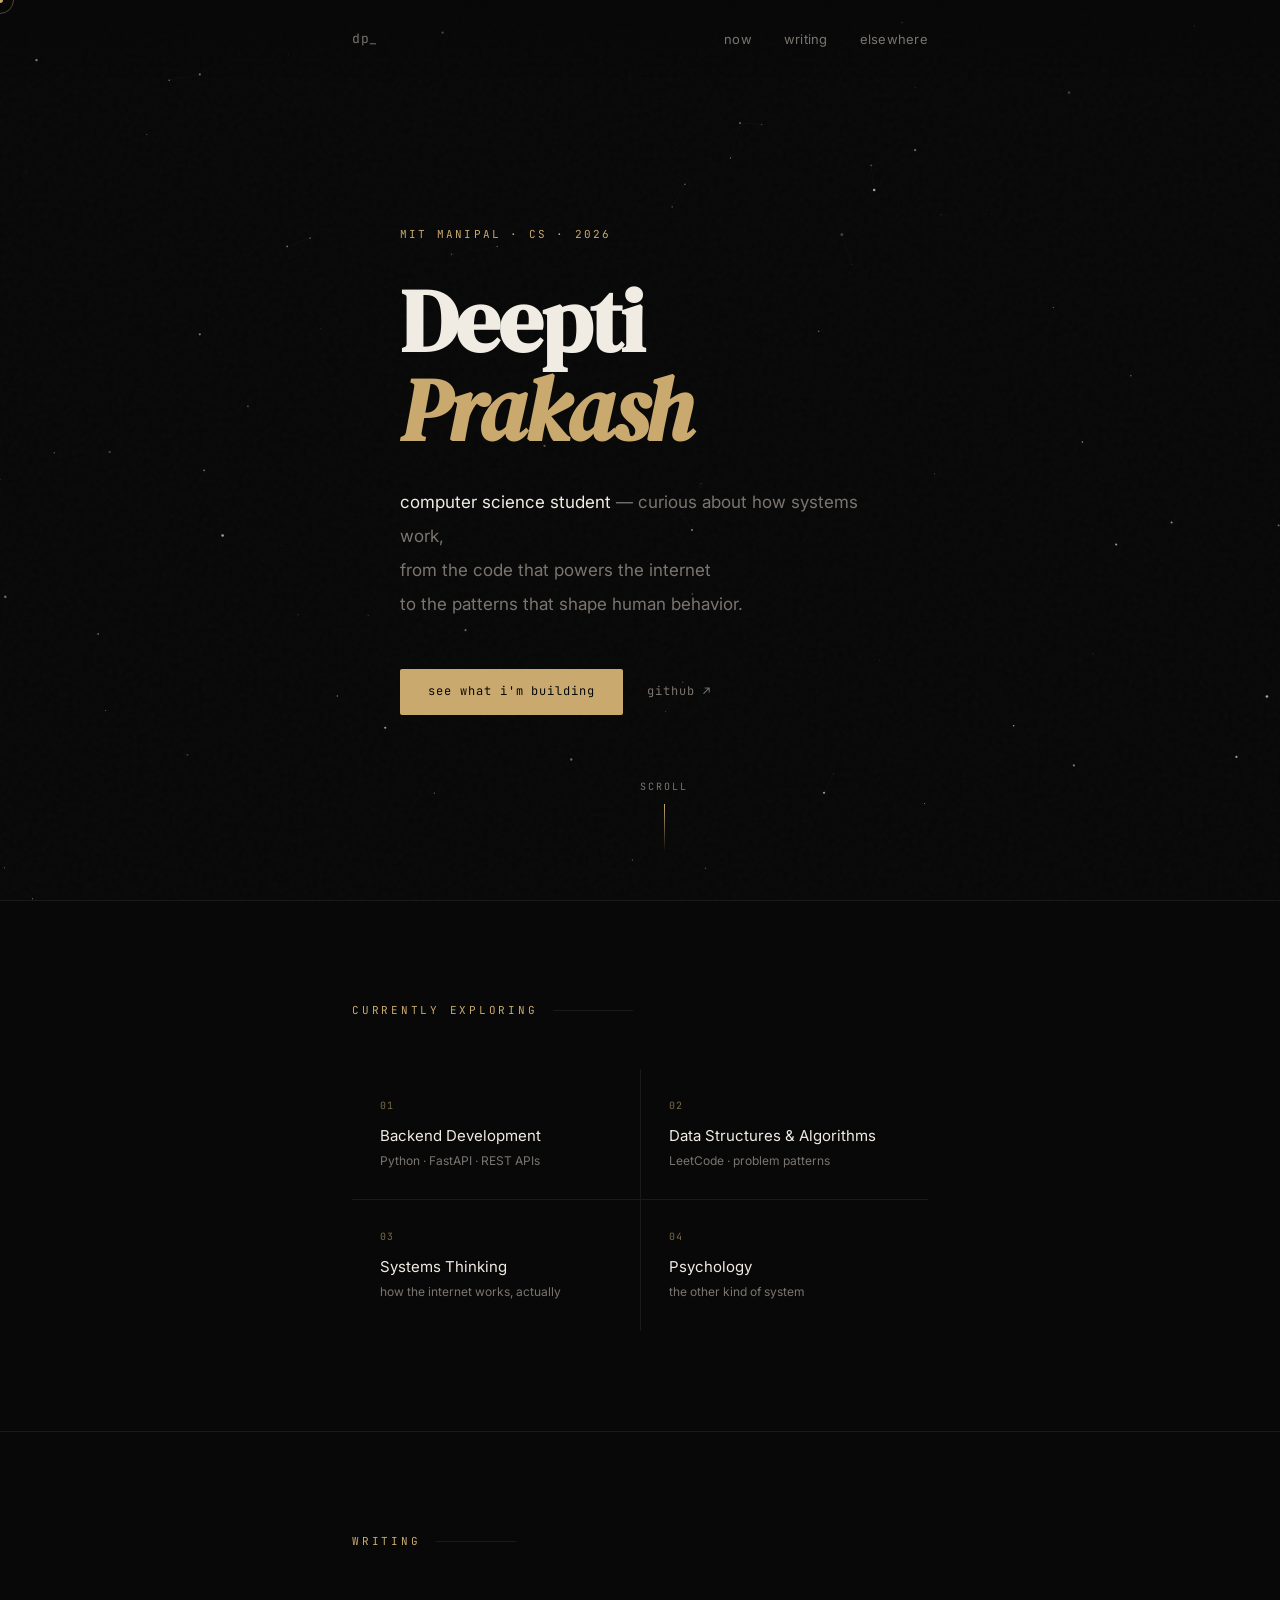
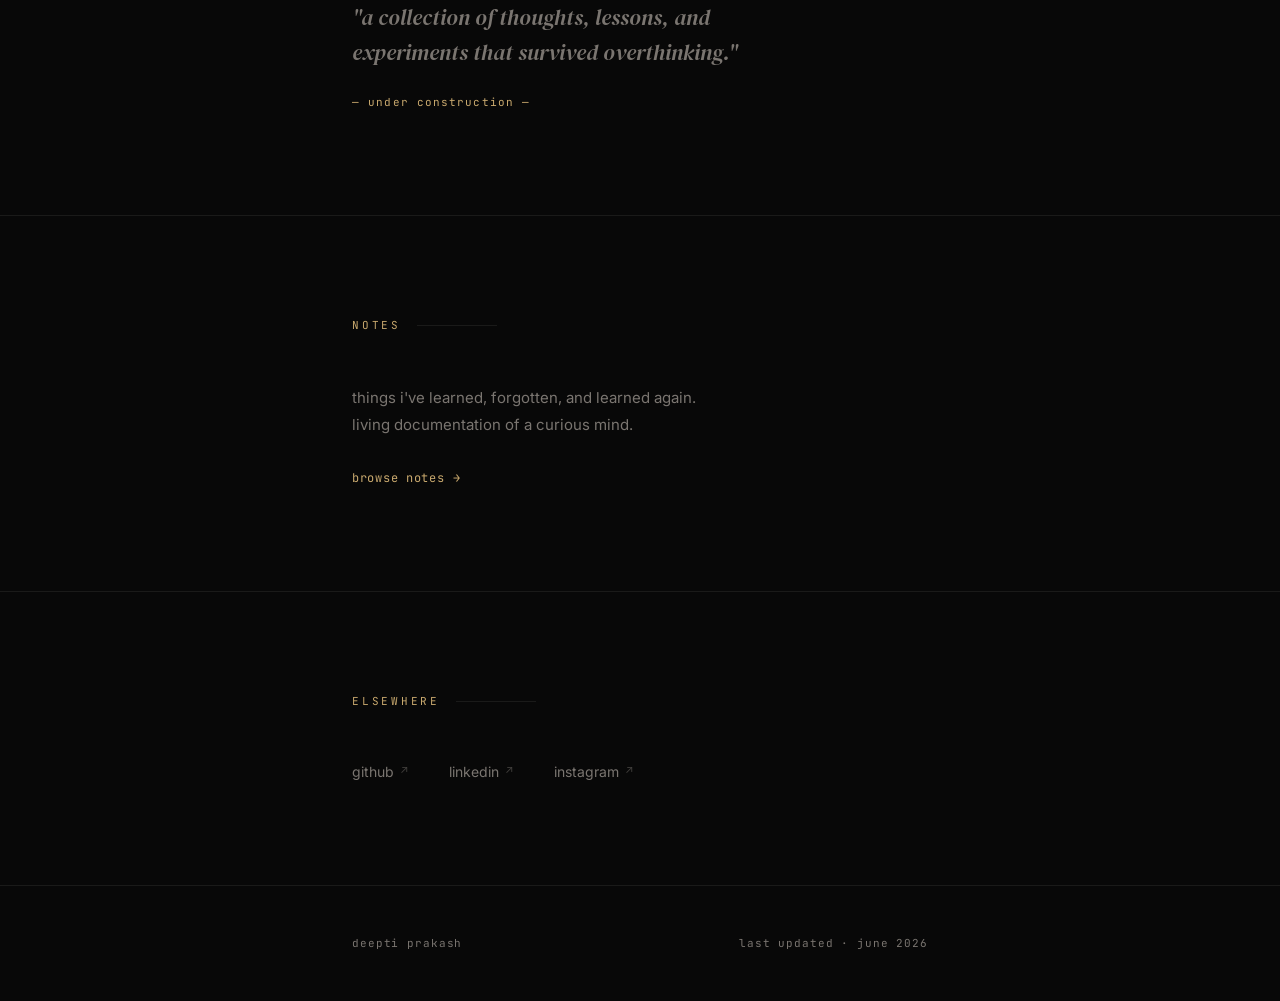
==== index.html @ 9383c951 "changes made" ====
<!DOCTYPE html>
<html lang="en">
<head>
  <meta charset="UTF-8">
  <meta name="viewport" content="width=device-width, initial-scale=1.0">
  <title>Deepti Prakash</title>
  <link rel="preconnect" href="https://fonts.googleapis.com">
  <link rel="preconnect" href="https://fonts.gstatic.com" crossorigin>
  <link href="https://fonts.googleapis.com/css2?family=DM+Serif+Display:ital@0;1&family=Inter:wght@300;400;500&family=JetBrains+Mono:wght@400;500&display=swap" rel="stylesheet">
  <style>
    *, *::before, *::after { box-sizing: border-box; margin: 0; padding: 0; }

    :root {
      --bg: #080808;
      --bg2: #0f0f0f;
      --text: #f0ece3;
      --muted: #7a7570;
      --accent: #c9a96e;
      --accent2: #e8d5b0;
      --blue: #4a9ced;
      --border: rgba(240,236,227,0.08);
    }

    html { scroll-behavior: smooth; }

    body {
      background: var(--bg);
      color: var(--text);
      font-family: 'Inter', sans-serif;
      font-size: 16px;
      line-height: 1.8;
      cursor: none;
      overflow-x: hidden;
    }

    /* Custom cursor */
    #cursor {
      width: 6px; height: 6px;
      background: var(--accent);
      border-radius: 50%;
      position: fixed;
      top: 0; left: 0;
      pointer-events: none;
      z-index: 9999;
      transform: translate(-50%,-50%);
      transition: transform 0.1s, width 0.3s, height 0.3s, background 0.3s;
    }
    #cursor-ring {
      width: 28px; height: 28px;
      border: 1px solid rgba(201,169,110,0.4);
      border-radius: 50%;
      position: fixed;
      top: 0; left: 0;
      pointer-events: none;
      z-index: 9998;
      transform: translate(-50%,-50%);
      transition: all 0.12s ease;
    }
    body:has(a:hover) #cursor { width: 10px; height: 10px; background: var(--accent2); }
    body:has(a:hover) #cursor-ring { width: 40px; height: 40px; border-color: rgba(201,169,110,0.6); }

    /* Canvas bg */
    #stars {
      position: fixed;
      top: 0; left: 0;
      width: 100%; height: 100%;
      z-index: 0;
      pointer-events: none;
    }

    /* Noise overlay */
    body::before {
      content: '';
      position: fixed;
      inset: 0;
      background-image: url("data:image/svg+xml,%3Csvg viewBox='0 0 200 200' xmlns='http://www.w3.org/2000/svg'%3E%3Cfilter id='n'%3E%3CfeTurbulence type='fractalNoise' baseFrequency='0.9' numOctaves='4' stitchTiles='stitch'/%3E%3C/filter%3E%3Crect width='100%25' height='100%25' filter='url(%23n)' opacity='1'/%3E%3C/svg%3E");
      opacity: 0.025;
      pointer-events: none;
      z-index: 1;
    }

    /* Layout */
    .wrap {
      position: relative;
      z-index: 2;
      max-width: 640px;
      margin: 0 auto;
      padding: 0 32px;
    }

    /* Nav */
    nav {
      position: fixed;
      top: 0; left: 0; right: 0;
      z-index: 100;
      padding: 24px 0;
      background: linear-gradient(to bottom, rgba(8,8,8,0.9) 0%, transparent 100%);
      backdrop-filter: blur(0px);
    }
    nav .wrap { display: flex; justify-content: space-between; align-items: center; }
    .nav-logo {
      font-family: 'JetBrains Mono', monospace;
      font-size: 13px;
      color: var(--muted);
      letter-spacing: 0.05em;
      text-decoration: none;
      transition: color 0.3s;
    }
    .nav-logo:hover { color: var(--accent); }
    .nav-links { display: flex; gap: 32px; list-style: none; }
    .nav-links a {
      font-size: 13px;
      color: var(--muted);
      text-decoration: none;
      letter-spacing: 0.02em;
      transition: color 0.3s;
      position: relative;
    }
    .nav-links a::after {
      content: '';
      position: absolute;
      bottom: -2px; left: 0;
      width: 0; height: 1px;
      background: var(--accent);
      transition: width 0.3s ease;
    }
    .nav-links a:hover { color: var(--accent); }
    .nav-links a:hover::after { width: 100%; }

    /* Hero */
    .hero {
      min-height: 100vh;
      display: flex;
      align-items: center;
      padding: 120px 0 80px;
    }
    .hero-label {
      font-family: 'JetBrains Mono', monospace;
      font-size: 11px;
      color: var(--accent);
      letter-spacing: 0.2em;
      text-transform: uppercase;
      margin-bottom: 32px;
      opacity: 0;
      transform: translateY(12px);
      animation: fadeUp 0.8s ease 0.2s forwards;
    }
    .hero-name {
      font-family: 'DM Serif Display', serif;
      font-size: clamp(52px, 8vw, 88px);
      line-height: 1.0;
      letter-spacing: -0.02em;
      margin-bottom: 32px;
      opacity: 0;
      animation: fadeUp 0.9s ease 0.35s forwards;
    }
    .hero-name em {
      font-style: italic;
      color: var(--accent);
    }
    .hero-bio {
      font-size: 17px;
      color: var(--muted);
      line-height: 2.0;
      max-width: 480px;
      margin-bottom: 48px;
      opacity: 0;
      animation: fadeUp 0.9s ease 0.5s forwards;
    }
    .hero-bio strong {
      color: var(--text);
      font-weight: 400;
    }
    .hero-cta {
      display: flex; gap: 24px; align-items: center;
      opacity: 0;
      animation: fadeUp 0.9s ease 0.65s forwards;
    }
    .btn-primary {
      font-family: 'JetBrains Mono', monospace;
      font-size: 12px;
      letter-spacing: 0.08em;
      color: var(--bg);
      background: var(--accent);
      padding: 12px 28px;
      border-radius: 2px;
      text-decoration: none;
      transition: all 0.3s ease;
    }
    .btn-primary:hover { background: var(--accent2); transform: translateY(-1px); }
    .btn-ghost {
      font-family: 'JetBrains Mono', monospace;
      font-size: 12px;
      letter-spacing: 0.08em;
      color: var(--muted);
      text-decoration: none;
      transition: color 0.3s;
    }
    .btn-ghost:hover { color: var(--text); }

    /* Scroll indicator */
    .scroll-hint {
      position: absolute;
      bottom: 48px;
      left: 50%;
      transform: translateX(-50%);
      opacity: 0;
      animation: fadeUp 1s ease 1.2s forwards;
      display: flex;
      flex-direction: column;
      align-items: center;
      gap: 8px;
    }
    .scroll-hint span {
      font-family: 'JetBrains Mono', monospace;
      font-size: 10px;
      letter-spacing: 0.2em;
      color: var(--muted);
      text-transform: uppercase;
    }
    .scroll-line {
      width: 1px;
      height: 48px;
      background: linear-gradient(to bottom, var(--accent), transparent);
      animation: scrollPulse 2s ease-in-out infinite;
    }

    /* Sections */
    section {
      padding: 100px 0;
      border-top: 1px solid var(--border);
    }
    .section-label {
      font-family: 'JetBrains Mono', monospace;
      font-size: 11px;
      letter-spacing: 0.25em;
      color: var(--accent);
      text-transform: uppercase;
      margin-bottom: 48px;
      display: flex;
      align-items: center;
      gap: 16px;
    }
    .section-label::after {
      content: '';
      flex: 1;
      height: 1px;
      background: var(--border);
      max-width: 80px;
    }

    /* Currently block */
    .currently-grid {
      display: grid;
      grid-template-columns: 1fr 1fr;
      gap: 1px;
      background: var(--border);
      margin-top: 40px;
    }
    .currently-item {
      background: var(--bg);
      padding: 28px;
      transition: background 0.3s;
      position: relative;
      overflow: hidden;
    }
    .currently-item::before {
      content: '';
      position: absolute;
      inset: 0;
      background: linear-gradient(135deg, rgba(201,169,110,0.04) 0%, transparent 60%);
      opacity: 0;
      transition: opacity 0.4s;
    }
    .currently-item:hover { background: var(--bg2); }
    .currently-item:hover::before { opacity: 1; }
    .item-num {
      font-family: 'JetBrains Mono', monospace;
      font-size: 10px;
      color: var(--accent);
      letter-spacing: 0.1em;
      margin-bottom: 10px;
      opacity: 0.6;
    }
    .item-title {
      font-size: 15px;
      color: var(--text);
      font-weight: 400;
      line-height: 1.4;
    }
    .item-sub {
      font-size: 12px;
      color: var(--muted);
      margin-top: 4px;
    }

    /* Writing */
    .writing-msg {
      max-width: 400px;
    }
    .writing-msg p {
      font-family: 'DM Serif Display', serif;
      font-size: 22px;
      font-style: italic;
      color: var(--muted);
      line-height: 1.6;
      margin-bottom: 16px;
    }
    .writing-msg small {
      font-family: 'JetBrains Mono', monospace;
      font-size: 11px;
      color: var(--accent);
      letter-spacing: 0.1em;
    }

    /* Notes */
    .notes-block {
      display: flex;
      gap: 40px;
      align-items: flex-start;
    }
    .notes-text { flex: 1; }
    .notes-text p {
      color: var(--muted);
      margin-bottom: 24px;
      font-size: 15px;
    }
    .link-arrow {
      font-family: 'JetBrains Mono', monospace;
      font-size: 12px;
      letter-spacing: 0.06em;
      color: var(--accent);
      text-decoration: none;
      display: inline-flex;
      align-items: center;
      gap: 8px;
      transition: gap 0.3s, color 0.3s;
    }
    .link-arrow:hover { gap: 14px; color: var(--accent2); }
    .link-arrow .arr { transition: transform 0.3s; }
    .link-arrow:hover .arr { transform: translateX(4px); }

    /* Elsewhere */
    .social-row {
      display: flex;
      gap: 40px;
      flex-wrap: wrap;
    }
    .social-link {
      font-size: 14px;
      color: var(--muted);
      text-decoration: none;
      display: inline-flex;
      align-items: center;
      gap: 6px;
      transition: color 0.3s;
      position: relative;
    }
    .social-link::after {
      content: '';
      position: absolute;
      bottom: -2px; left: 0;
      width: 0; height: 1px;
      background: var(--accent);
      transition: width 0.4s cubic-bezier(0.25,0.46,0.45,0.94);
    }
    .social-link:hover { color: var(--accent); }
    .social-link:hover::after { width: 100%; }
    .social-ext {
      font-size: 11px;
      opacity: 0.5;
      transform: translateY(-2px);
      display: inline-block;
    }

    /* Footer */
    footer {
      padding: 48px 0;
      border-top: 1px solid var(--border);
    }
    footer .wrap { display: flex; justify-content: space-between; align-items: center; }
    footer p {
      font-family: 'JetBrains Mono', monospace;
      font-size: 11px;
      color: var(--muted);
      letter-spacing: 0.08em;
    }

    /* Reveal animation */
    .reveal {
      opacity: 0;
      transform: translateY(24px);
      transition: opacity 0.8s ease, transform 0.8s ease;
    }
    .reveal.visible { opacity: 1; transform: translateY(0); }

    /* Keyframes */
    @keyframes fadeUp {
      to { opacity: 1; transform: translateY(0); }
    }
    @keyframes scrollPulse {
      0%, 100% { opacity: 0.3; transform: scaleY(1); }
      50% { opacity: 1; transform: scaleY(1.1); }
    }

    /* Mobile */
    @media (max-width: 640px) {
      .currently-grid { grid-template-columns: 1fr; }
      .nav-links { gap: 20px; }
      .hero-bio { font-size: 15px; }
      body { cursor: auto; }
      #cursor, #cursor-ring { display: none; }
    }

    @media (prefers-reduced-motion: reduce) {
      *, *::before, *::after { animation: none !important; transition: none !important; }
      .reveal { opacity: 1; transform: none; }
    }
  </style>
</head>
<body>

<div id="cursor"></div>
<div id="cursor-ring"></div>

<canvas id="stars"></canvas>

<nav>
  <div class="wrap">
    <a href="#" class="nav-logo">dp_</a>
    <ul class="nav-links">
      <li><a href="#currently">now</a></li>
      <li><a href="#writing">writing</a></li>
      <li><a href="#elsewhere">elsewhere</a></li>
    </ul>
  </div>
</nav>

<main>
  <section class="hero" style="border: none; position: relative;">
    <div class="wrap">
      <p class="hero-label">mit manipal · cs · 2026</p>
      <h1 class="hero-name">Deepti<br><em>Prakash</em></h1>
      <p class="hero-bio">
        <strong>computer science student</strong> — curious about how systems work,<br>
        from the code that powers the internet<br>
        to the patterns that shape human behavior.
      </p>
      <div class="hero-cta">
        <a href="#currently" class="btn-primary">see what i'm building</a>
        <a href="https://github.com/deeptiprakash2202-coder" class="btn-ghost" target="_blank" rel="noopener">github ↗</a>
      </div>
    </div>
    <div class="scroll-hint">
      <span>scroll</span>
      <div class="scroll-line"></div>
    </div>
  </section>

  <section id="currently">
    <div class="wrap">
      <div class="section-label">currently exploring</div>
      <div class="currently-grid reveal">
        <div class="currently-item">
          <div class="item-num">01</div>
          <div class="item-title">Backend Development</div>
          <div class="item-sub">Python · FastAPI · REST APIs</div>
        </div>
        <div class="currently-item">
          <div class="item-num">02</div>
          <div class="item-title">Data Structures & Algorithms</div>
          <div class="item-sub">LeetCode · problem patterns</div>
        </div>
        <div class="currently-item">
          <div class="item-num">03</div>
          <div class="item-title">Systems Thinking</div>
          <div class="item-sub">how the internet works, actually</div>
        </div>
        <div class="currently-item">
          <div class="item-num">04</div>
          <div class="item-title">Psychology</div>
          <div class="item-sub">the other kind of system</div>
        </div>
      </div>
    </div>
  </section>

  <section id="writing">
    <div class="wrap">
      <div class="section-label">writing</div>
      <div class="writing-msg reveal">
        <p>"a collection of thoughts, lessons, and experiments that survived overthinking."</p>
        <small>— under construction —</small>
      </div>
    </div>
  </section>

  <section id="notes">
    <div class="wrap">
      <div class="section-label">notes</div>
      <div class="notes-block reveal">
        <div class="notes-text">
          <p>things i've learned, forgotten, and learned again.<br>living documentation of a curious mind.</p>
          <a href="/notes.html" class="link-arrow">
            browse notes <span class="arr">→</span>
          </a>
        </div>
      </div>
    </div>
  </section>

  <section id="elsewhere">
    <div class="wrap">
      <div class="section-label">elsewhere</div>
      <div class="social-row reveal">
        <a href="https://github.com/deeptiprakash2202-coder" class="social-link" target="_blank" rel="noopener">
          github <span class="social-ext">↗</span>
        </a>
        <a href="https://www.linkedin.com/in/deepti-prakash-797a56262/" class="social-link" target="_blank" rel="noopener">
          linkedin <span class="social-ext">↗</span>
        </a>
        <a href="https://instagram.com/_deeps_2202" class="social-link" target="_blank" rel="noopener">
          instagram <span class="social-ext">↗</span>
        </a>
      </div>
    </div>
  </section>
</main>

<footer>
  <div class="wrap">
    <p>deepti prakash</p>
    <p>last updated · june 2026</p>
  </div>
</footer>

<script>
  // Constellation canvas
  const canvas = document.getElementById('stars');
  const ctx = canvas.getContext('2d');
  let W, H, particles, mouse = { x: -9999, y: -9999 };

  function resize() {
    W = canvas.width = window.innerWidth;
    H = canvas.height = window.innerHeight;
  }

  function initParticles() {
    const count = Math.floor((W * H) / 14000);
    particles = Array.from({ length: count }, () => ({
      x: Math.random() * W,
      y: Math.random() * H,
      r: Math.random() * 1.2 + 0.2,
      ox: 0, oy: 0,
      vx: (Math.random() - 0.5) * 0.08,
      vy: (Math.random() - 0.5) * 0.08,
      brightness: Math.random() * 0.5 + 0.2,
    }));
  }

  function drawFrame() {
    ctx.clearRect(0, 0, W, H);

    for (let i = 0; i < particles.length; i++) {
      const p = particles[i];

      // Drift
      p.x += p.vx;
      p.y += p.vy;
      if (p.x < 0) p.x = W;
      if (p.x > W) p.x = 0;
      if (p.y < 0) p.y = H;
      if (p.y > H) p.y = 0;

      // Mouse repel (gentle)
      const dx = p.x - mouse.x;
      const dy = p.y - mouse.y;
      const dist = Math.sqrt(dx * dx + dy * dy);
      if (dist < 120) {
        const force = (120 - dist) / 120;
        p.x += dx / dist * force * 0.6;
        p.y += dy / dist * force * 0.6;
      }

      // Draw star
      ctx.beginPath();
      ctx.arc(p.x, p.y, p.r, 0, Math.PI * 2);
      ctx.fillStyle = `rgba(240,236,227,${p.brightness})`;
      ctx.fill();

      // Connect nearby stars
      for (let j = i + 1; j < particles.length; j++) {
        const q = particles[j];
        const ex = p.x - q.x;
        const ey = p.y - q.y;
        const ed = Math.sqrt(ex * ex + ey * ey);

        if (ed < 90) {
          const opacity = (1 - ed / 90) * 0.12;
          ctx.beginPath();
          ctx.moveTo(p.x, p.y);
          ctx.lineTo(q.x, q.y);
          ctx.strokeStyle = `rgba(201,169,110,${opacity})`;
          ctx.lineWidth = 0.5;
          ctx.stroke();
        }
      }
    }

    // Mouse glow connections
    for (const p of particles) {
      const dx = p.x - mouse.x;
      const dy = p.y - mouse.y;
      const dist = Math.sqrt(dx * dx + dy * dy);
      if (dist < 160) {
        const opacity = (1 - dist / 160) * 0.35;
        ctx.beginPath();
        ctx.moveTo(mouse.x, mouse.y);
        ctx.lineTo(p.x, p.y);
        ctx.strokeStyle = `rgba(201,169,110,${opacity})`;
        ctx.lineWidth = 0.8;
        ctx.stroke();
      }
    }

    requestAnimationFrame(drawFrame);
  }

  resize();
  initParticles();
  drawFrame();
  window.addEventListener('resize', () => { resize(); initParticles(); });

  // Mouse tracking
  let cursorX = 0, cursorY = 0;
  let ringX = 0, ringY = 0;
  const cursor = document.getElementById('cursor');
  const ring = document.getElementById('cursor-ring');

  document.addEventListener('mousemove', e => {
    cursorX = e.clientX;
    cursorY = e.clientY;
    mouse.x = e.clientX;
    mouse.y = e.clientY;
  });

  function animateCursor() {
    ringX += (cursorX - ringX) * 0.12;
    ringY += (cursorY - ringY) * 0.12;
    cursor.style.left = cursorX + 'px';
    cursor.style.top = cursorY + 'px';
    ring.style.left = ringX + 'px';
    ring.style.top = ringY + 'px';
    requestAnimationFrame(animateCursor);
  }
  animateCursor();

  // Reveal on scroll
  const reveals = document.querySelectorAll('.reveal');
  const observer = new IntersectionObserver(entries => {
    entries.forEach((entry, i) => {
      if (entry.isIntersecting) {
        setTimeout(() => entry.target.classList.add('visible'), i * 80);
      }
    });
  }, { threshold: 0.15 });
  reveals.forEach(el => observer.observe(el));
</script>
</body>
</html>
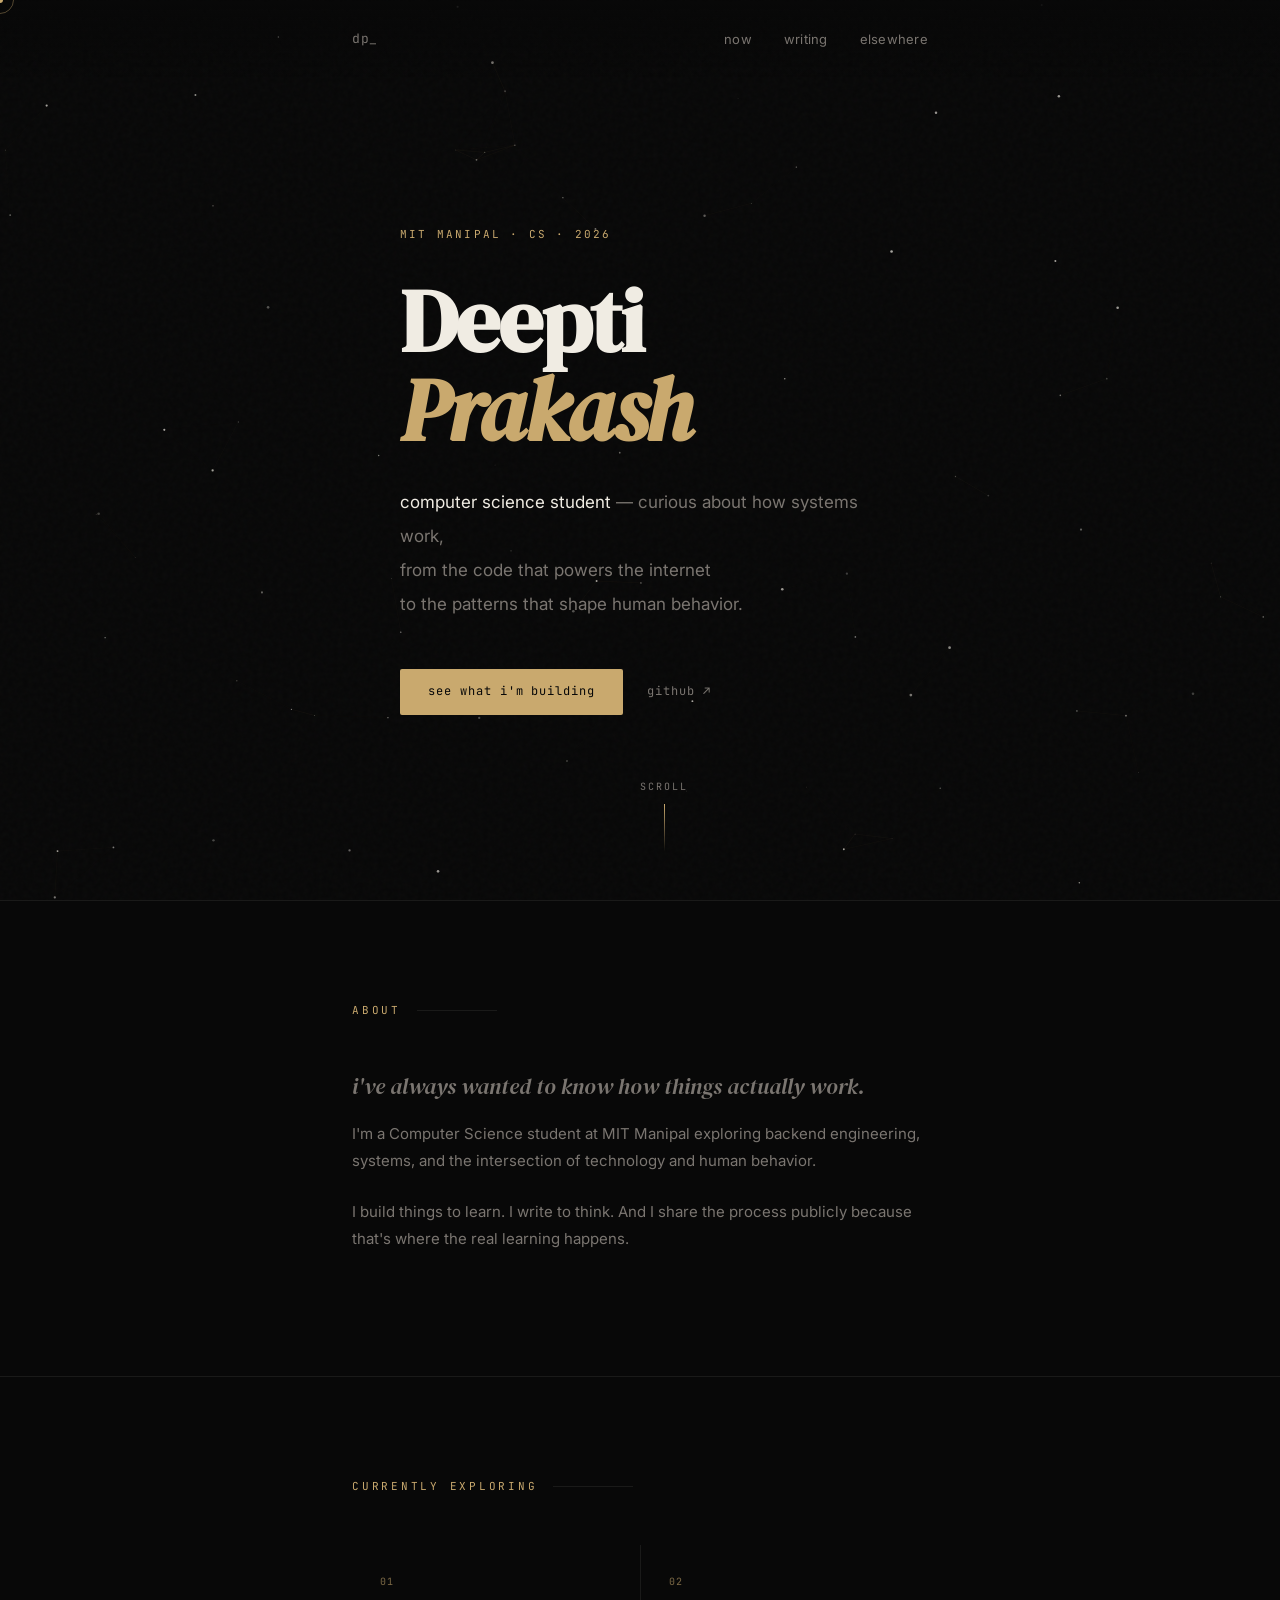
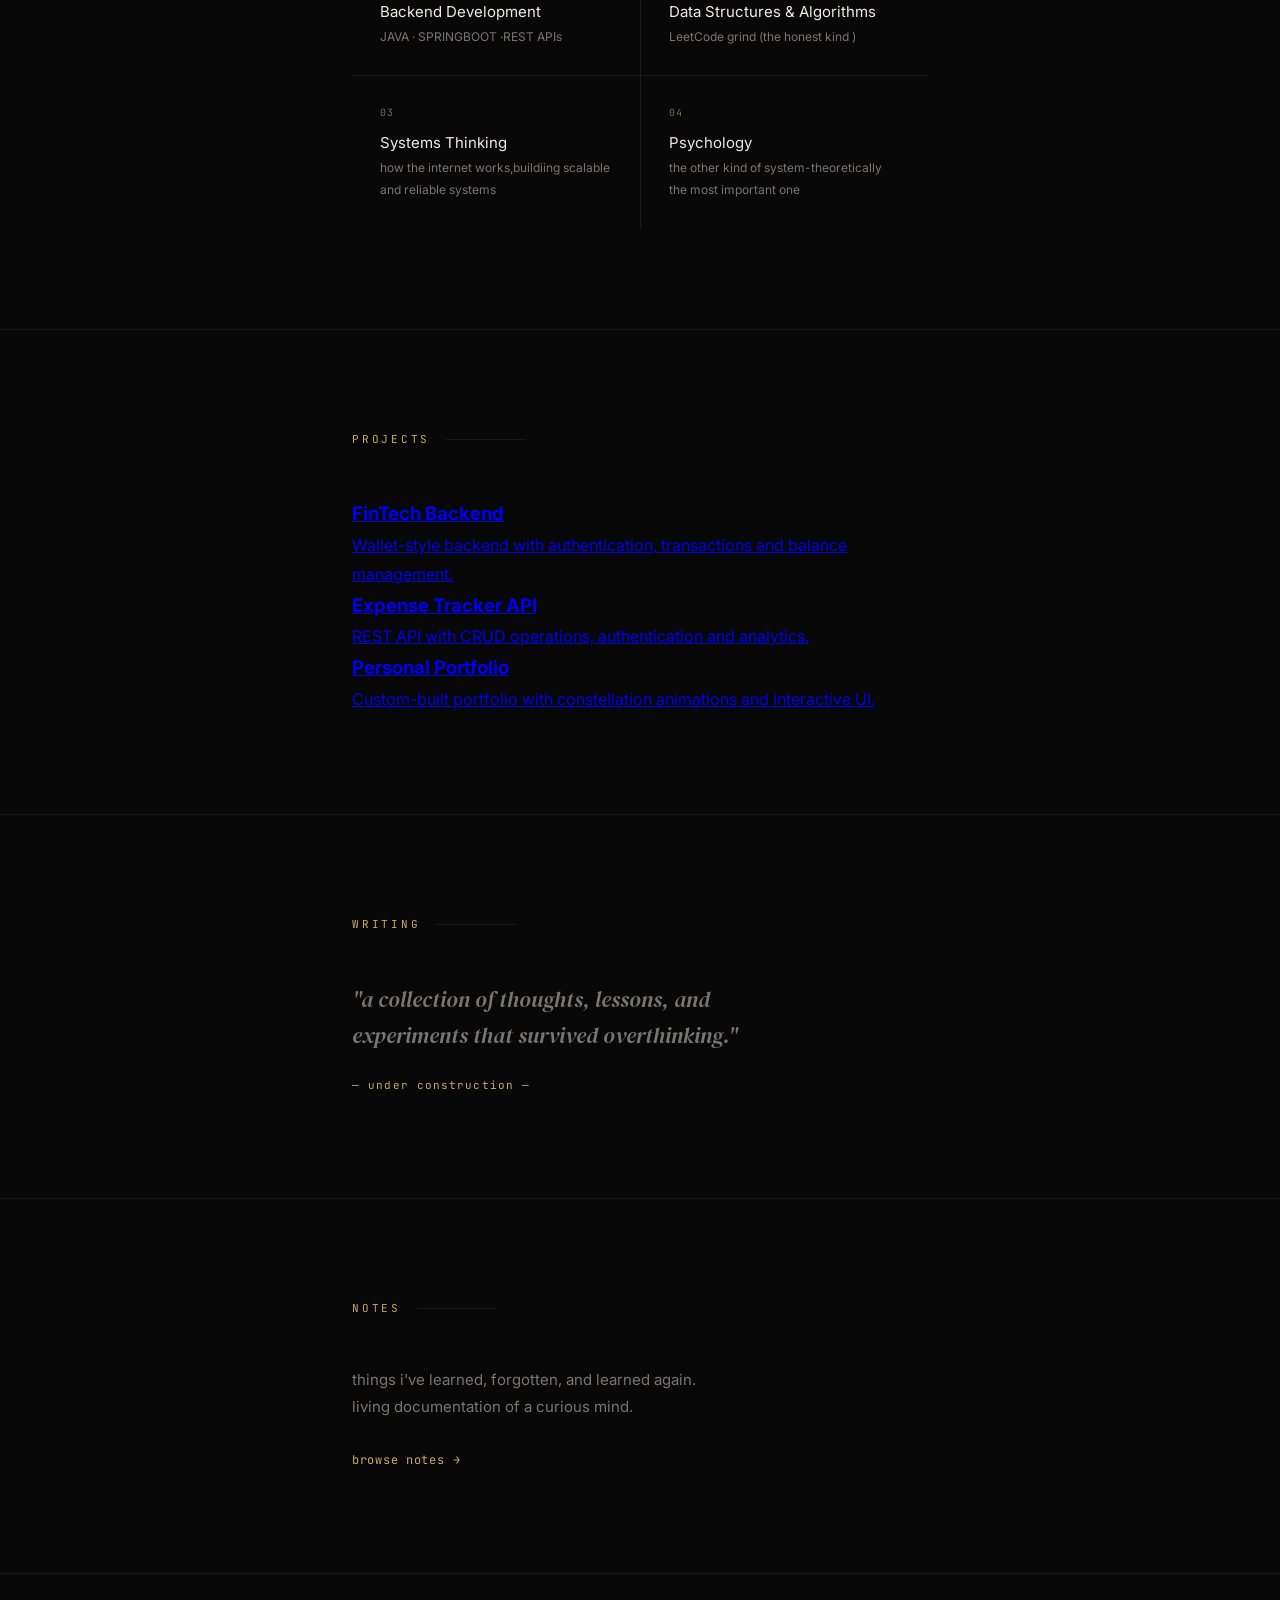
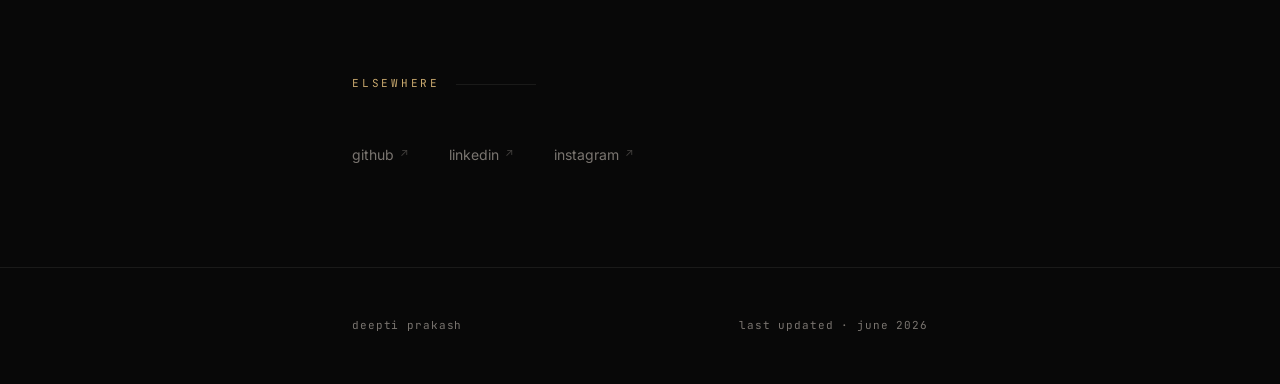
==== commit 3f5632dc: "some more changes" ====
--- a/index.html
+++ b/index.html
@@ -456,6 +456,30 @@
       <div class="scroll-line"></div>
     </div>
   </section>
+  <section id="about">
+    <div class="wrap">
+      <div class="section-label">about</div>
+
+      <div class="writing-msg reveal" style="max-width:550px;">
+        <p>
+          i've always wanted to know how things actually work.
+        </p>
+      </div>
+
+      <div class="notes-text reveal">
+        <p>
+          I'm a Computer Science student at MIT Manipal exploring backend
+          engineering, systems, and the intersection of technology and
+          human behavior.
+        </p>
+
+        <p>
+          I build things to learn. I write to think. And I share the
+          process publicly because that's where the real learning happens.
+        </p>
+      </div>
+    </div>
+  </section>
 
   <section id="currently">
     <div class="wrap">
@@ -464,27 +488,59 @@
         <div class="currently-item">
           <div class="item-num">01</div>
           <div class="item-title">Backend Development</div>
-          <div class="item-sub">Python · FastAPI · REST APIs</div>
+          <div class="item-sub">JAVA · SPRINGBOOT ·REST APIs</div>
         </div>
         <div class="currently-item">
           <div class="item-num">02</div>
           <div class="item-title">Data Structures & Algorithms</div>
-          <div class="item-sub">LeetCode · problem patterns</div>
+          <div class="item-sub">LeetCode grind (the honest kind )</div>
         </div>
         <div class="currently-item">
           <div class="item-num">03</div>
           <div class="item-title">Systems Thinking</div>
-          <div class="item-sub">how the internet works, actually</div>
+          <div class="item-sub">how the internet works,buildiing scalable and reliable systems </div>
         </div>
         <div class="currently-item">
           <div class="item-num">04</div>
           <div class="item-title">Psychology</div>
-          <div class="item-sub">the other kind of system</div>
+          <div class="item-sub">the other kind of system-theoretically the most important one </div>
         </div>
       </div>
     </div>
   </section>
-
+  <section id="projects">
+    <div class="wrap">
+      <div class="section-label">projects</div>
+
+      <div class="writing-list reveal">
+
+        <a href="#" class="writing-entry">
+          <h3>FinTech Backend</h3>
+          <span>
+          Wallet-style backend with authentication,
+          transactions and balance management.
+        </span>
+        </a>
+
+        <a href="#" class="writing-entry">
+          <h3>Expense Tracker API</h3>
+          <span>
+          REST API with CRUD operations, authentication
+          and analytics.
+        </span>
+        </a>
+
+        <a href="#" class="writing-entry">
+          <h3>Personal Portfolio</h3>
+          <span>
+          Custom-built portfolio with constellation
+          animations and interactive UI.
+        </span>
+        </a>
+
+      </div>
+    </div>
+  </section>
   <section id="writing">
     <div class="wrap">
       <div class="section-label">writing</div>
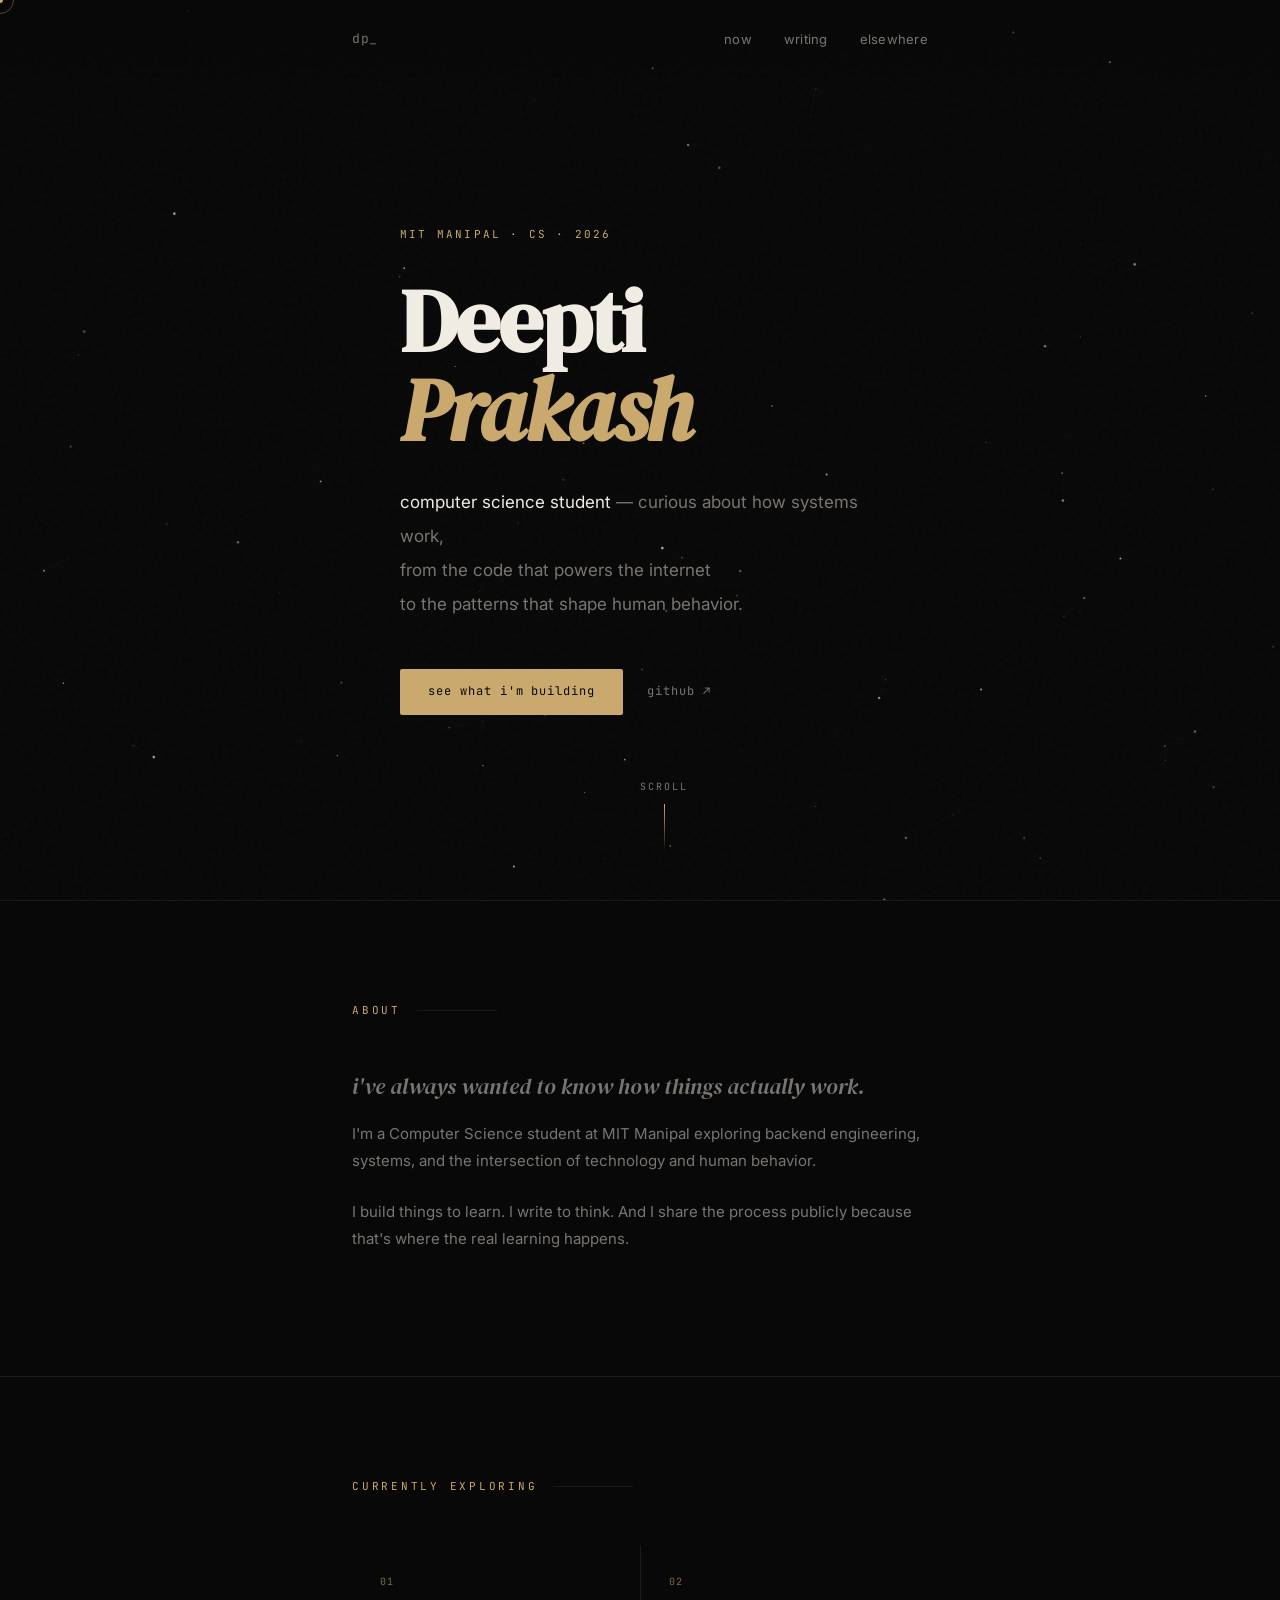
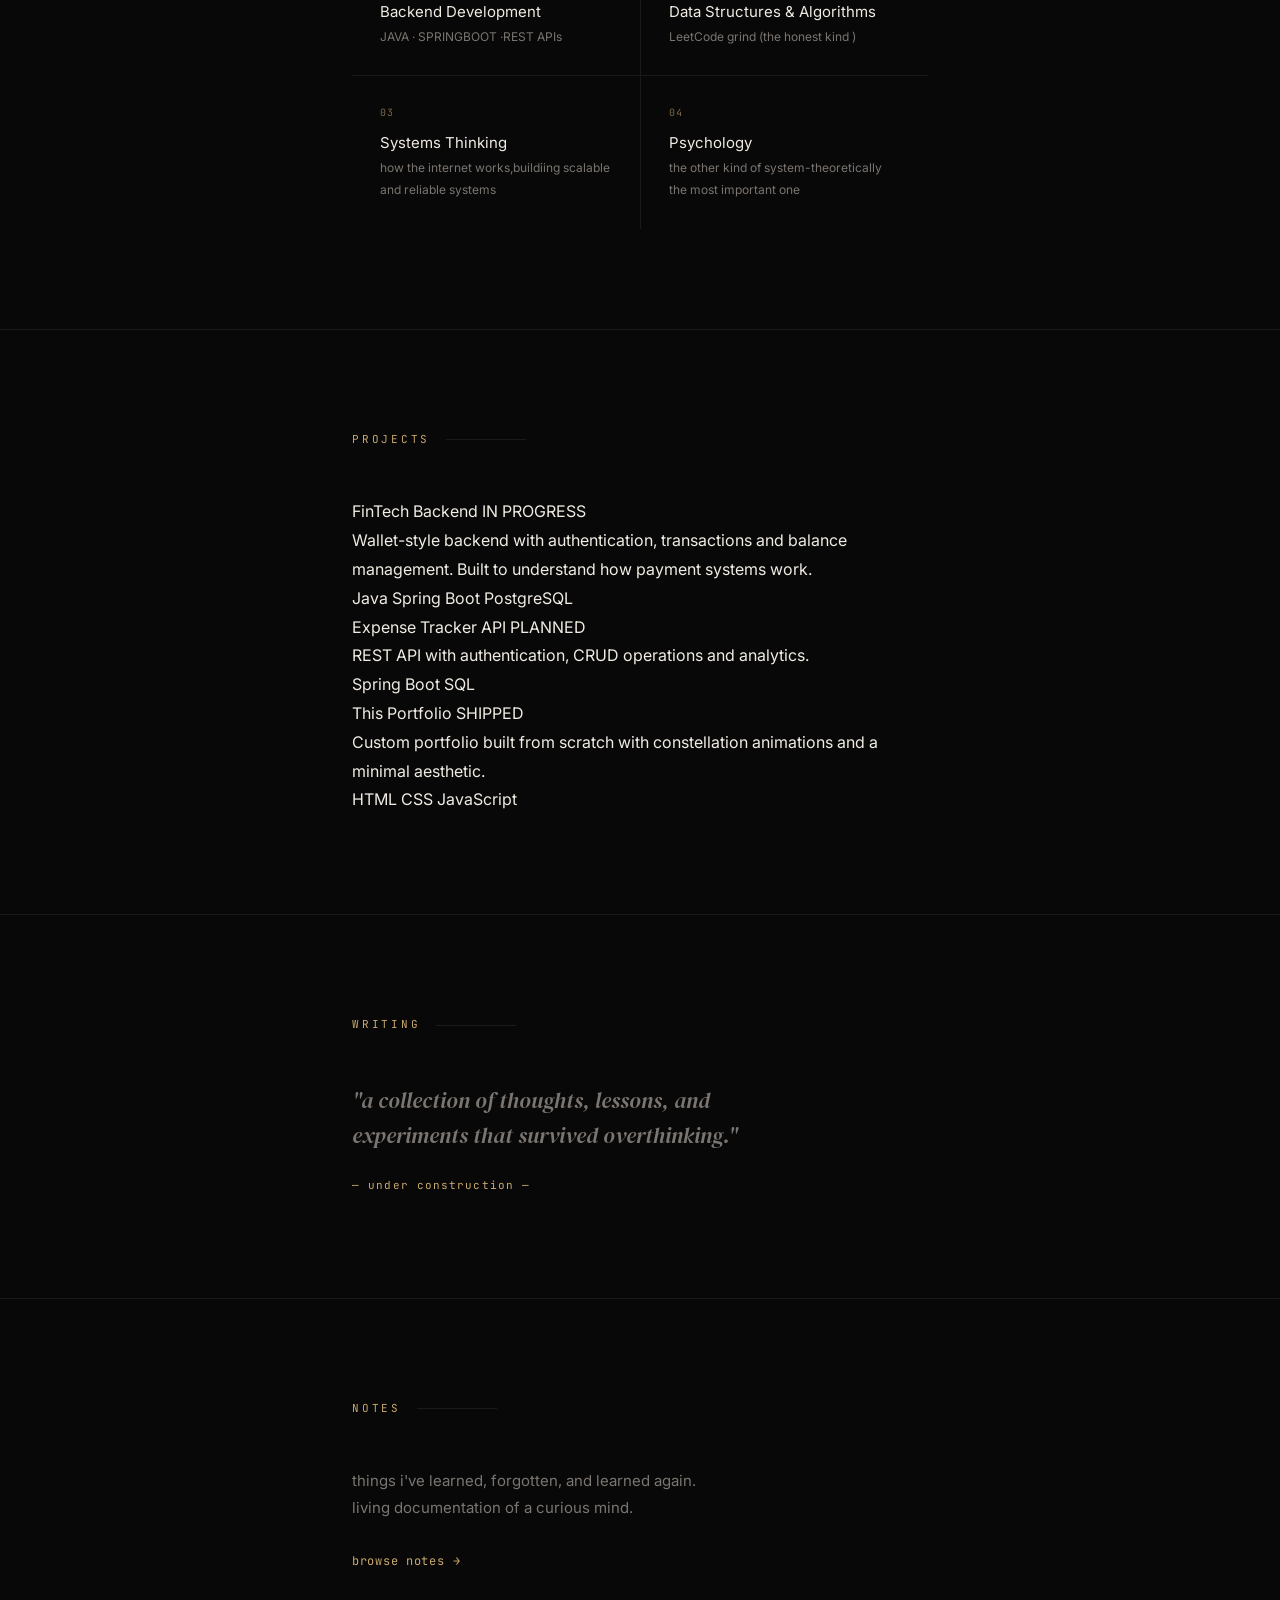
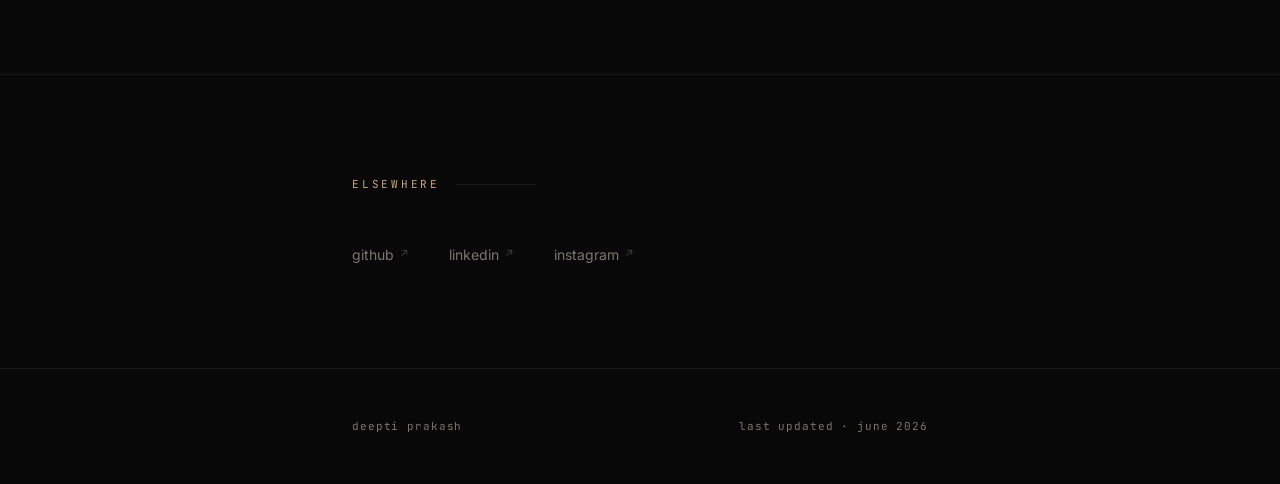
==== commit e3cb5928: "changed project" ====
--- a/index.html
+++ b/index.html
@@ -512,31 +512,67 @@
     <div class="wrap">
       <div class="section-label">projects</div>
 
-      <div class="writing-list reveal">
-
-        <a href="#" class="writing-entry">
-          <h3>FinTech Backend</h3>
-          <span>
-          Wallet-style backend with authentication,
-          transactions and balance management.
-        </span>
-        </a>
-
-        <a href="#" class="writing-entry">
-          <h3>Expense Tracker API</h3>
-          <span>
-          REST API with CRUD operations, authentication
-          and analytics.
-        </span>
-        </a>
-
-        <a href="#" class="writing-entry">
-          <h3>Personal Portfolio</h3>
-          <span>
-          Custom-built portfolio with constellation
-          animations and interactive UI.
-        </span>
-        </a>
+      <div class="project-list reveal">
+
+        <div class="project-item">
+          <div>
+            <div class="project-top">
+              <span class="project-name">FinTech Backend</span>
+              <span class="project-badge">IN PROGRESS</span>
+            </div>
+
+            <p class="project-desc">
+              Wallet-style backend with authentication,
+              transactions and balance management.
+              Built to understand how payment systems work.
+            </p>
+          </div>
+
+          <div class="project-stack">
+            <span class="stack-tag">Java</span>
+            <span class="stack-tag">Spring Boot</span>
+            <span class="stack-tag">PostgreSQL</span>
+          </div>
+        </div>
+
+        <div class="project-item">
+          <div>
+            <div class="project-top">
+              <span class="project-name">Expense Tracker API</span>
+              <span class="project-badge violet">PLANNED</span>
+            </div>
+
+            <p class="project-desc">
+              REST API with authentication,
+              CRUD operations and analytics.
+            </p>
+          </div>
+
+          <div class="project-stack">
+            <span class="stack-tag">Spring Boot</span>
+            <span class="stack-tag">SQL</span>
+          </div>
+        </div>
+
+        <div class="project-item">
+          <div>
+            <div class="project-top">
+              <span class="project-name">This Portfolio</span>
+              <span class="project-badge">SHIPPED</span>
+            </div>
+
+            <p class="project-desc">
+              Custom portfolio built from scratch with
+              constellation animations and a minimal aesthetic.
+            </p>
+          </div>
+
+          <div class="project-stack">
+            <span class="stack-tag">HTML</span>
+            <span class="stack-tag">CSS</span>
+            <span class="stack-tag">JavaScript</span>
+          </div>
+        </div>
 
       </div>
     </div>
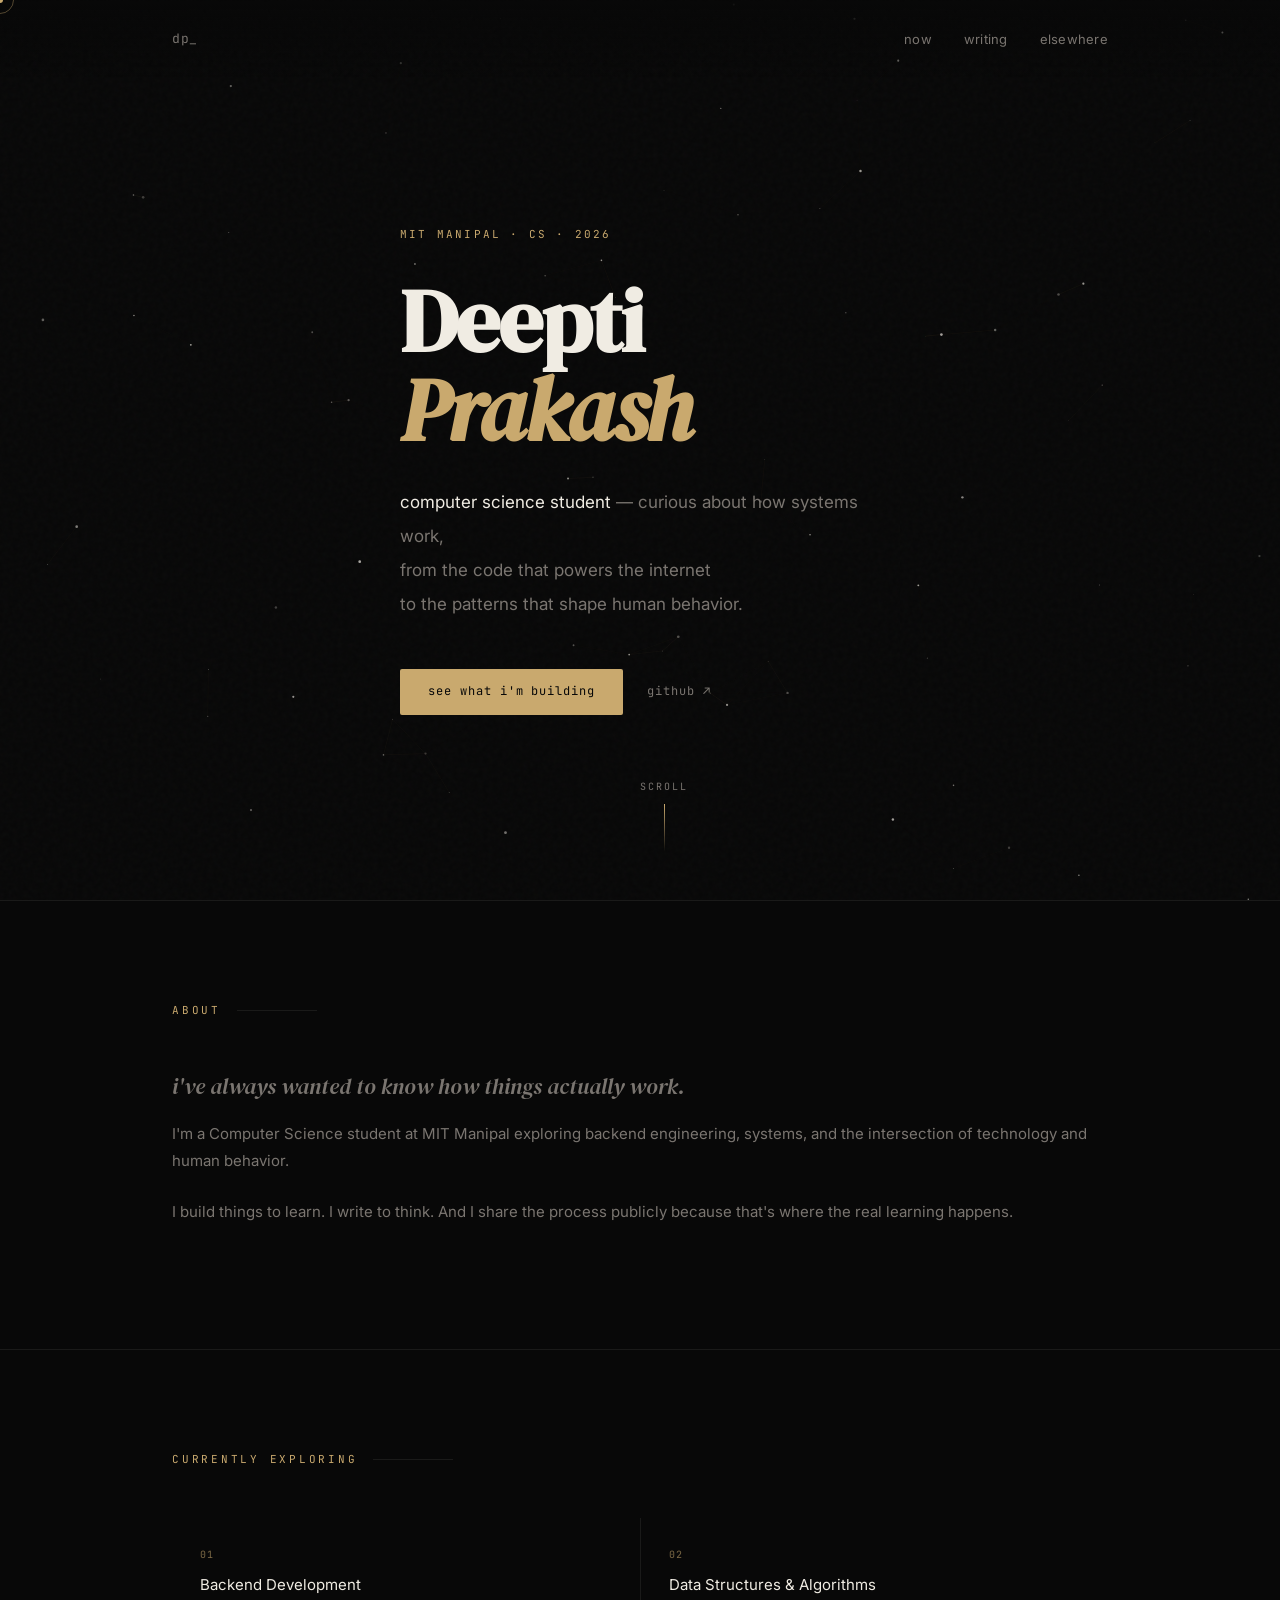
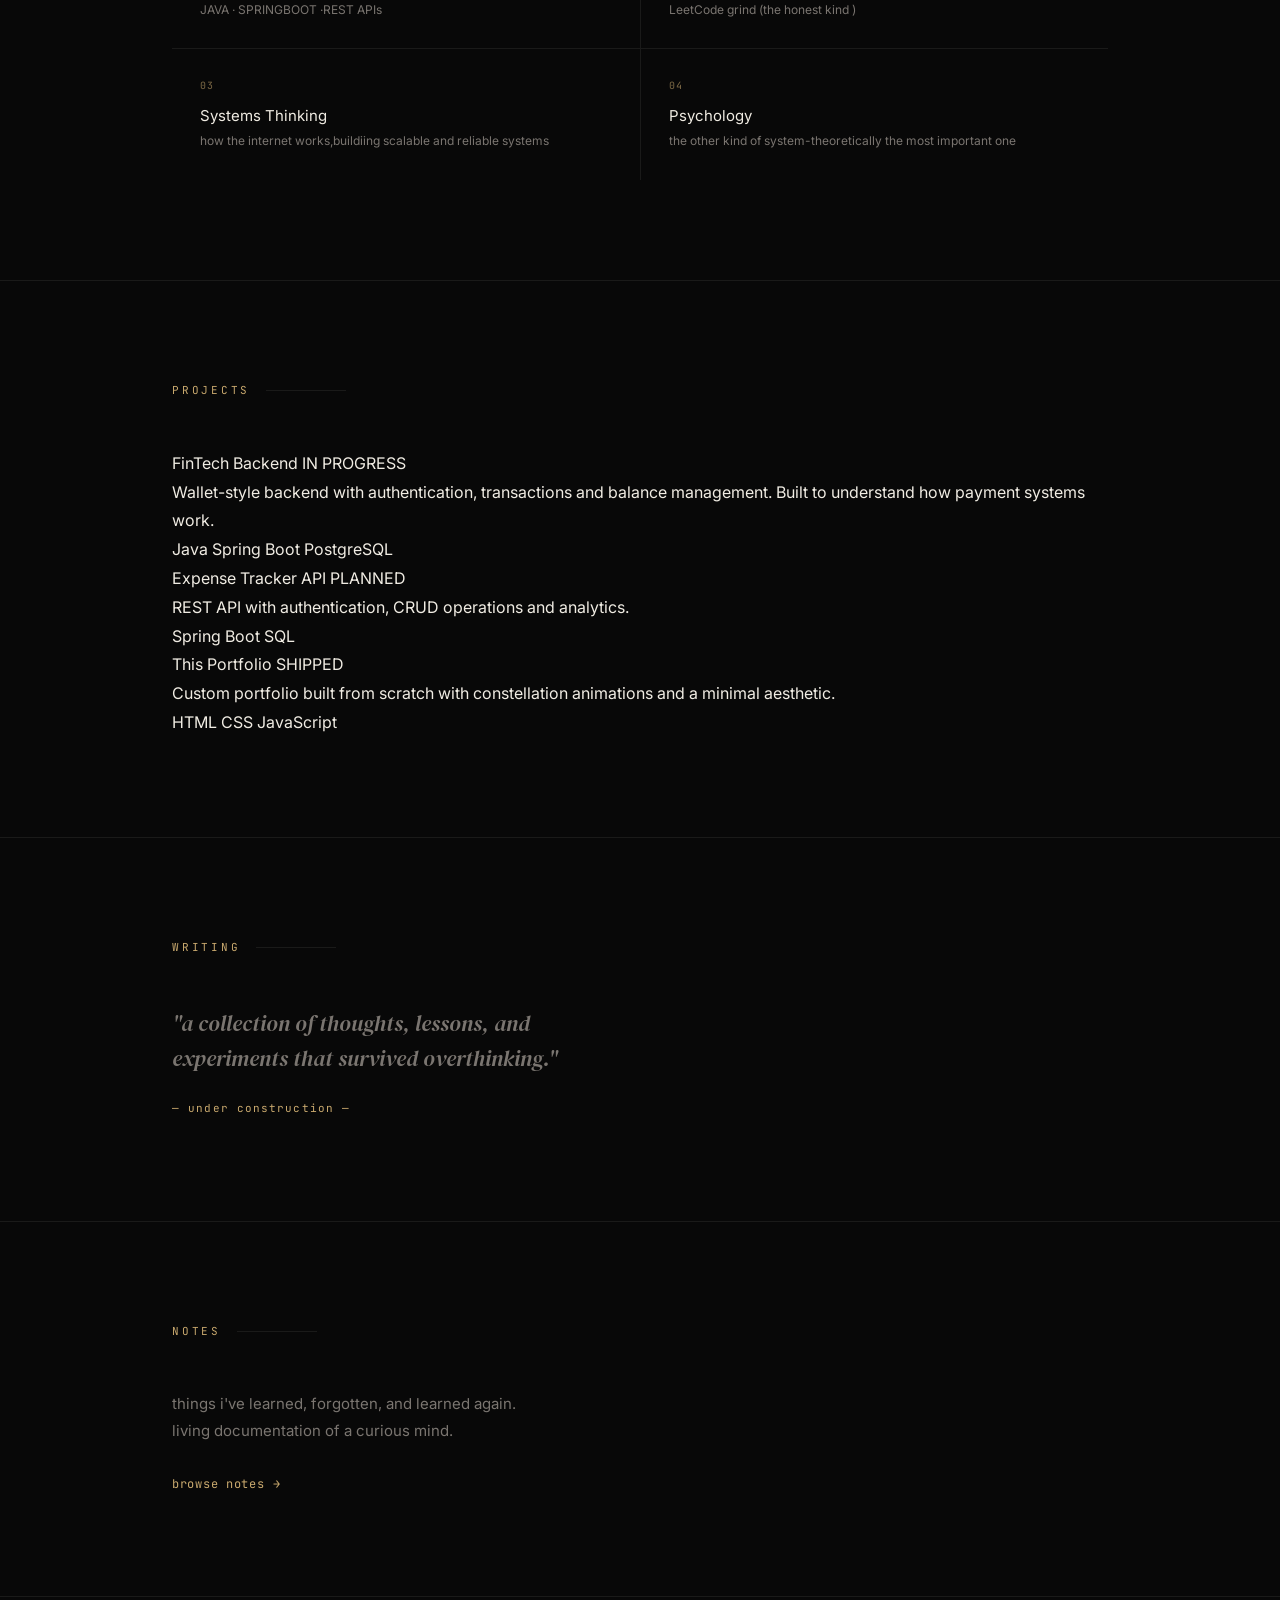
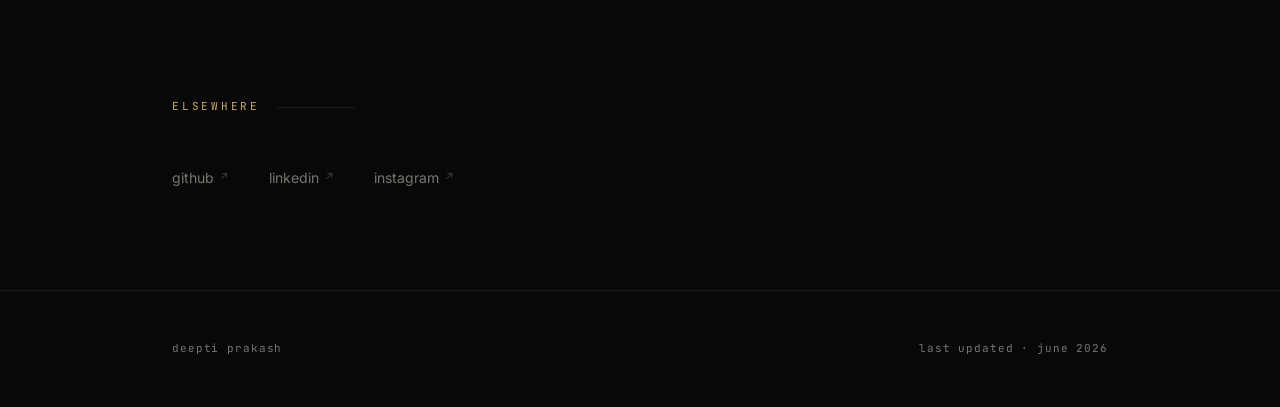
==== commit 22479cd5: "project css updated" ====
--- a/index.html
+++ b/index.html
@@ -83,7 +83,7 @@
     .wrap {
       position: relative;
       z-index: 2;
-      max-width: 640px;
+      max-width: 1000px;
       margin: 0 auto;
       padding: 0 32px;
     }
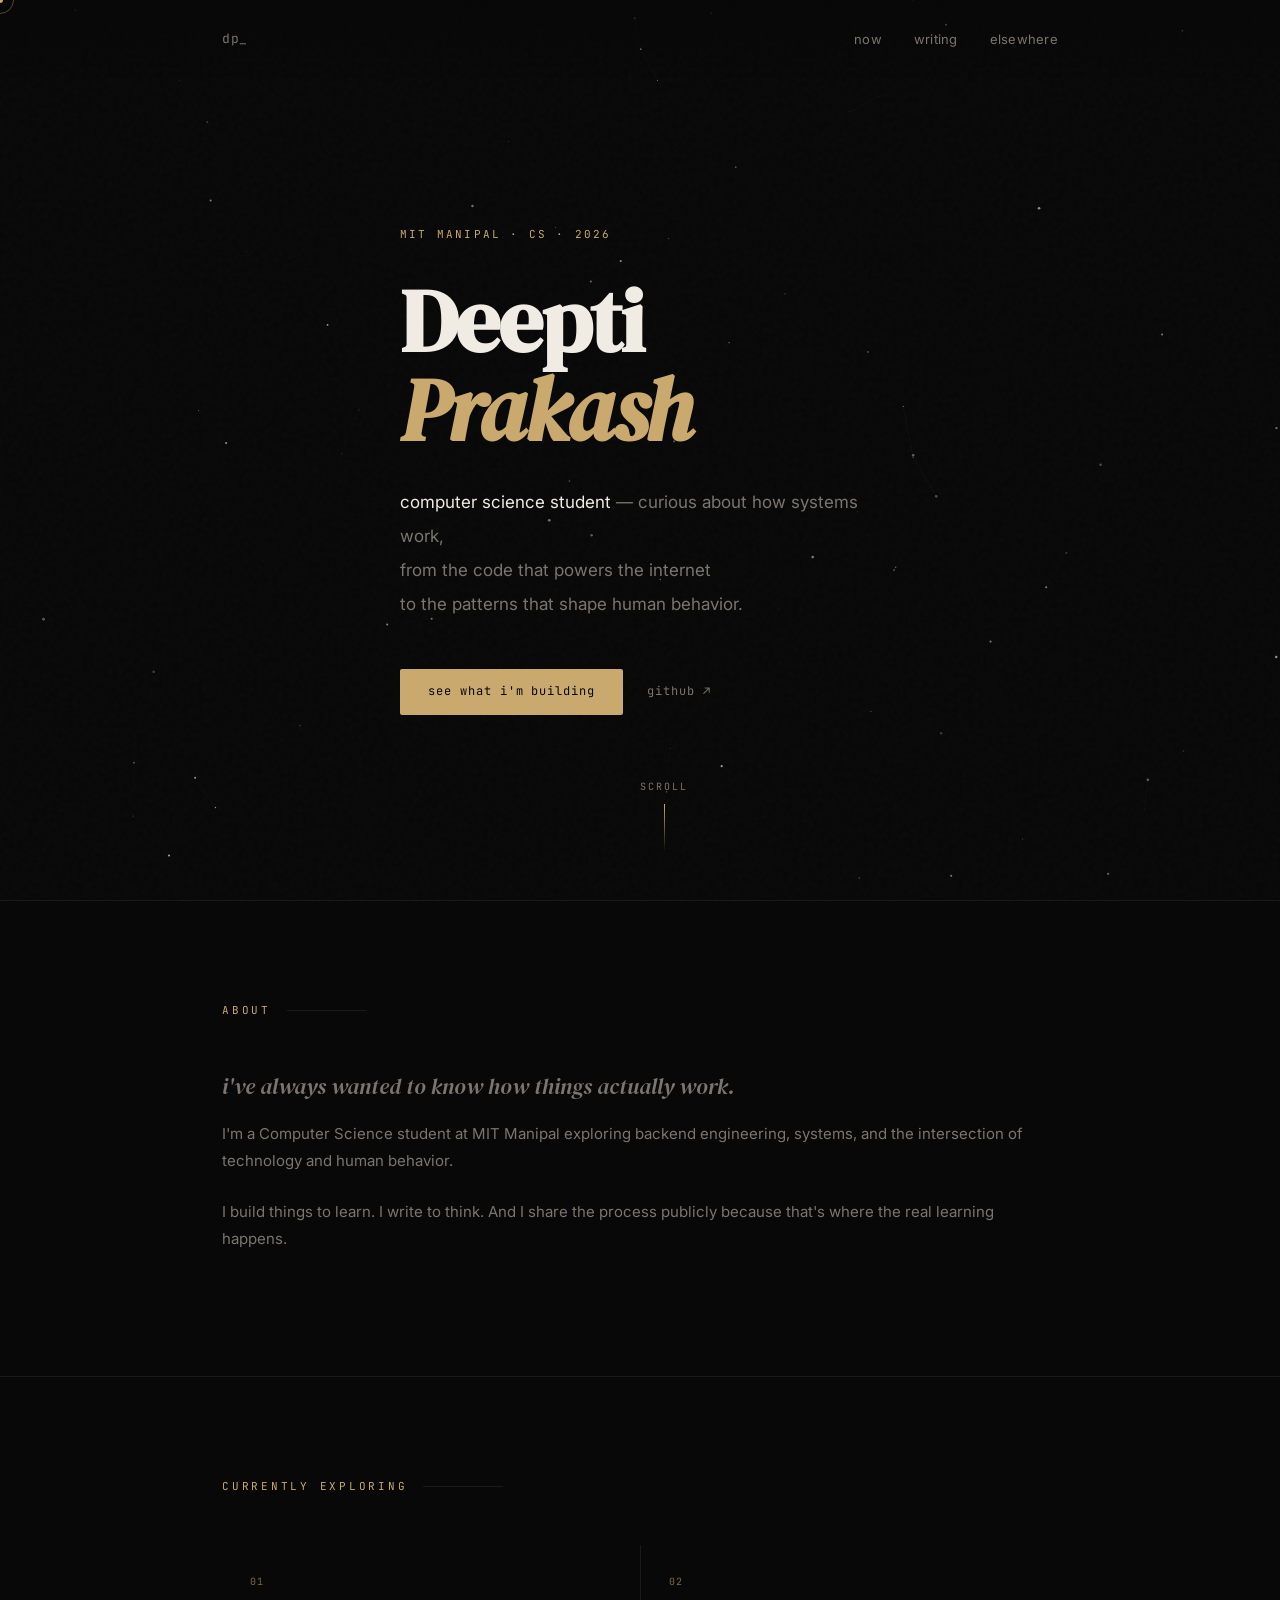
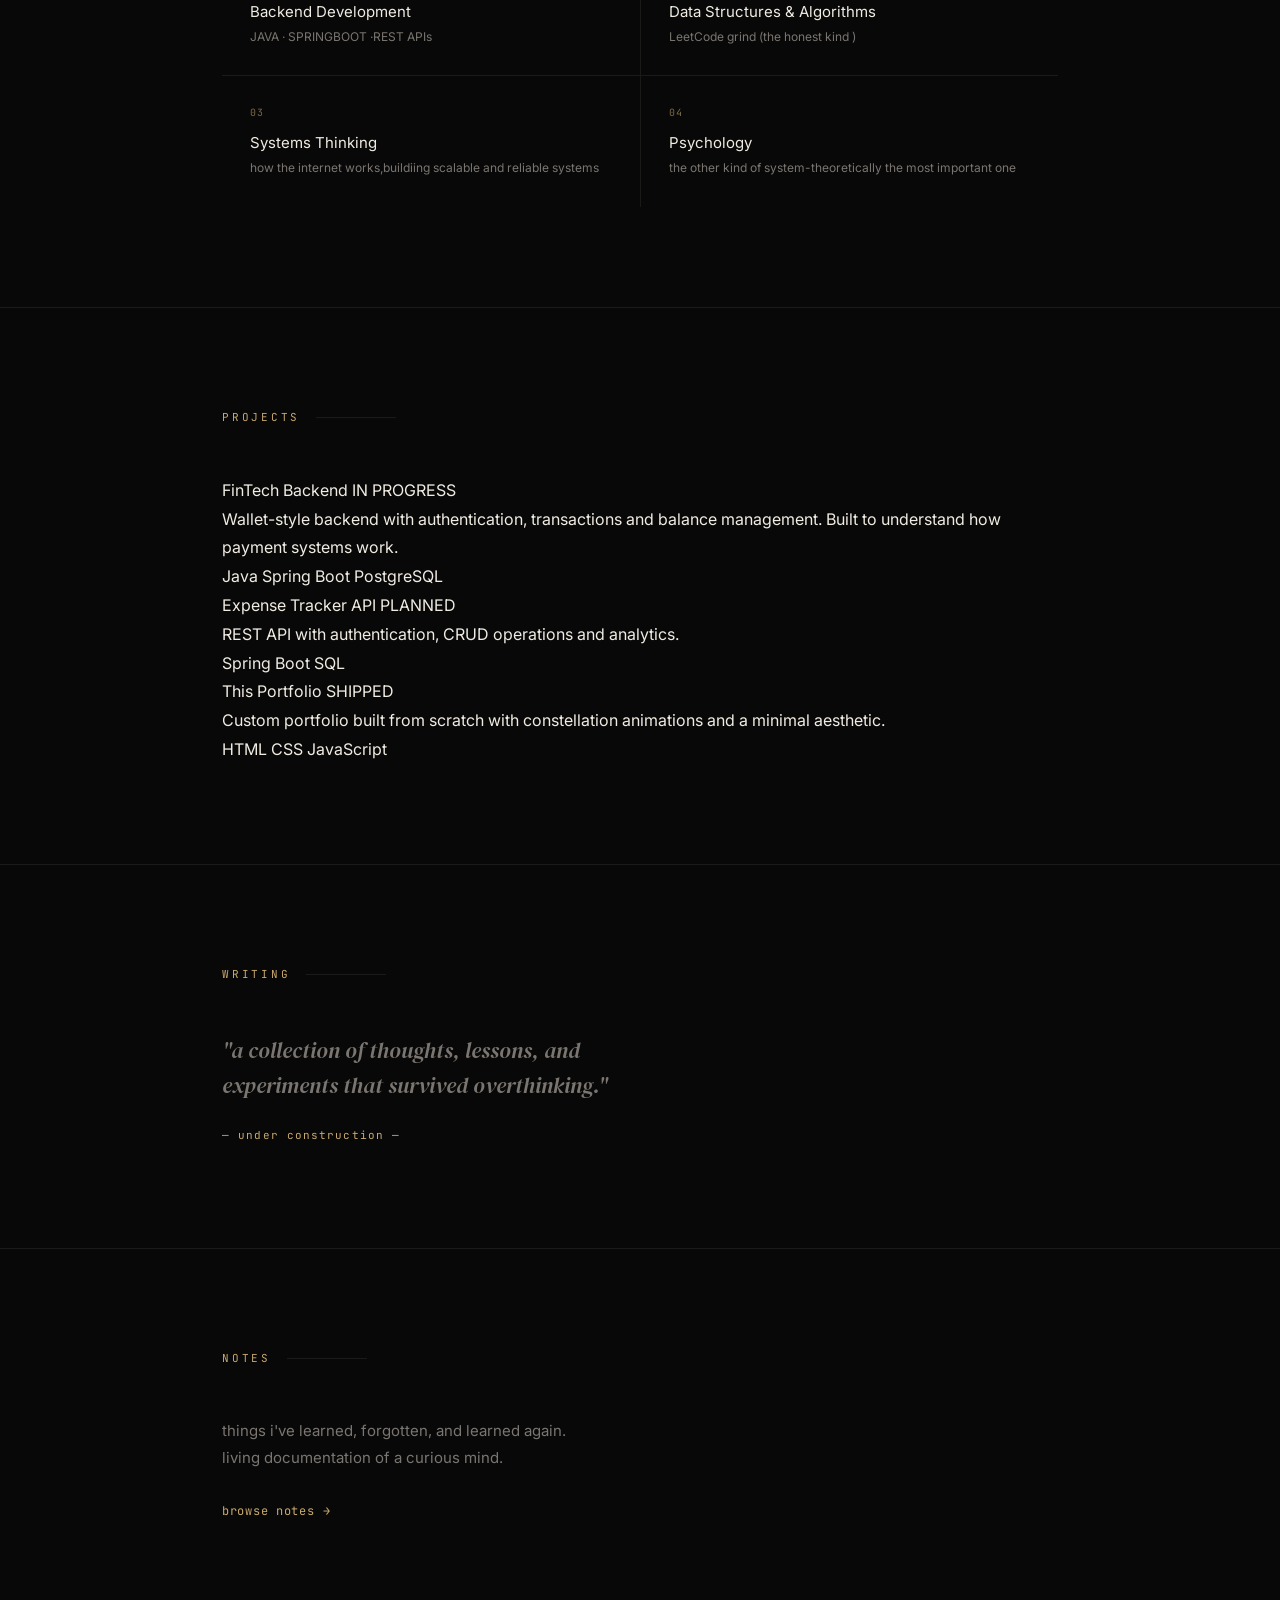
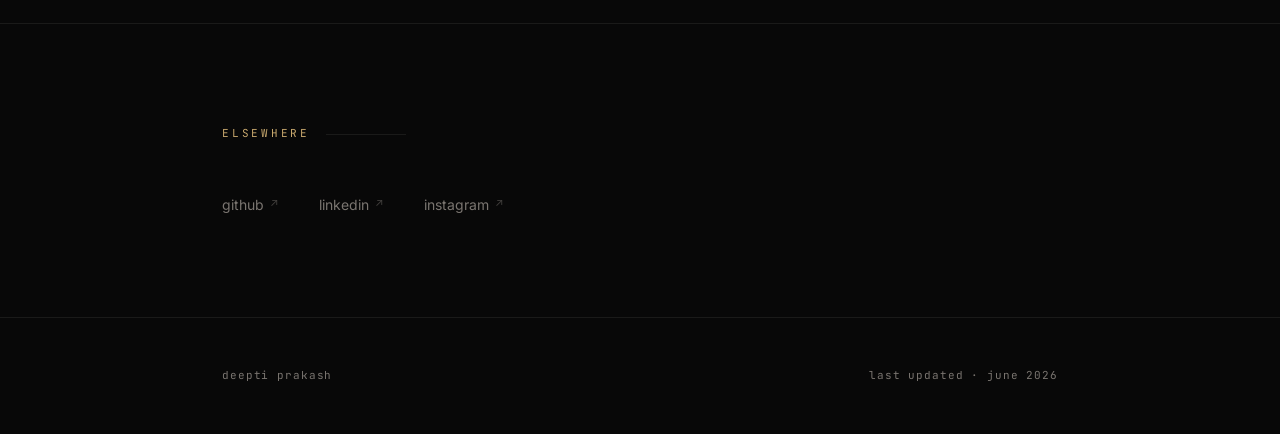
==== commit 242755d4: "update again" ====
--- a/index.html
+++ b/index.html
@@ -83,7 +83,7 @@
     .wrap {
       position: relative;
       z-index: 2;
-      max-width: 1000px;
+      max-width: 900px;
       margin: 0 auto;
       padding: 0 32px;
     }
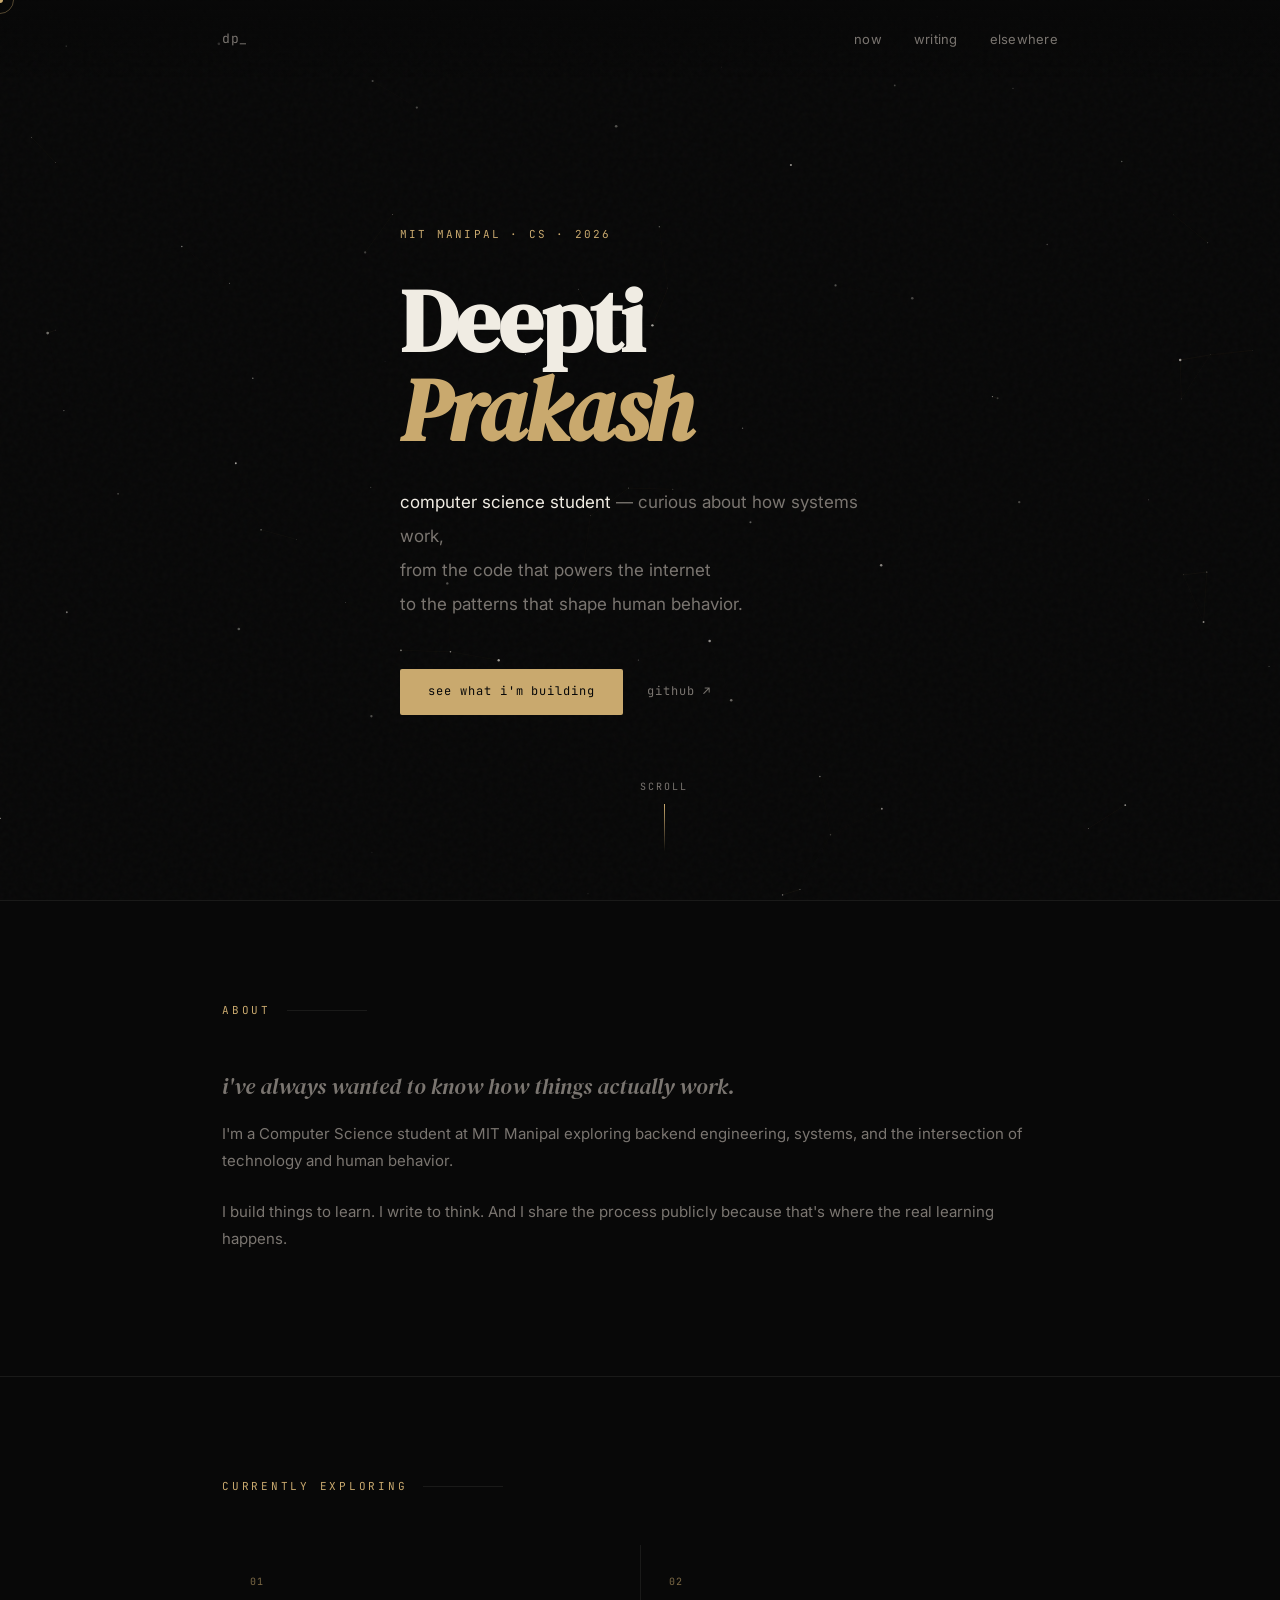
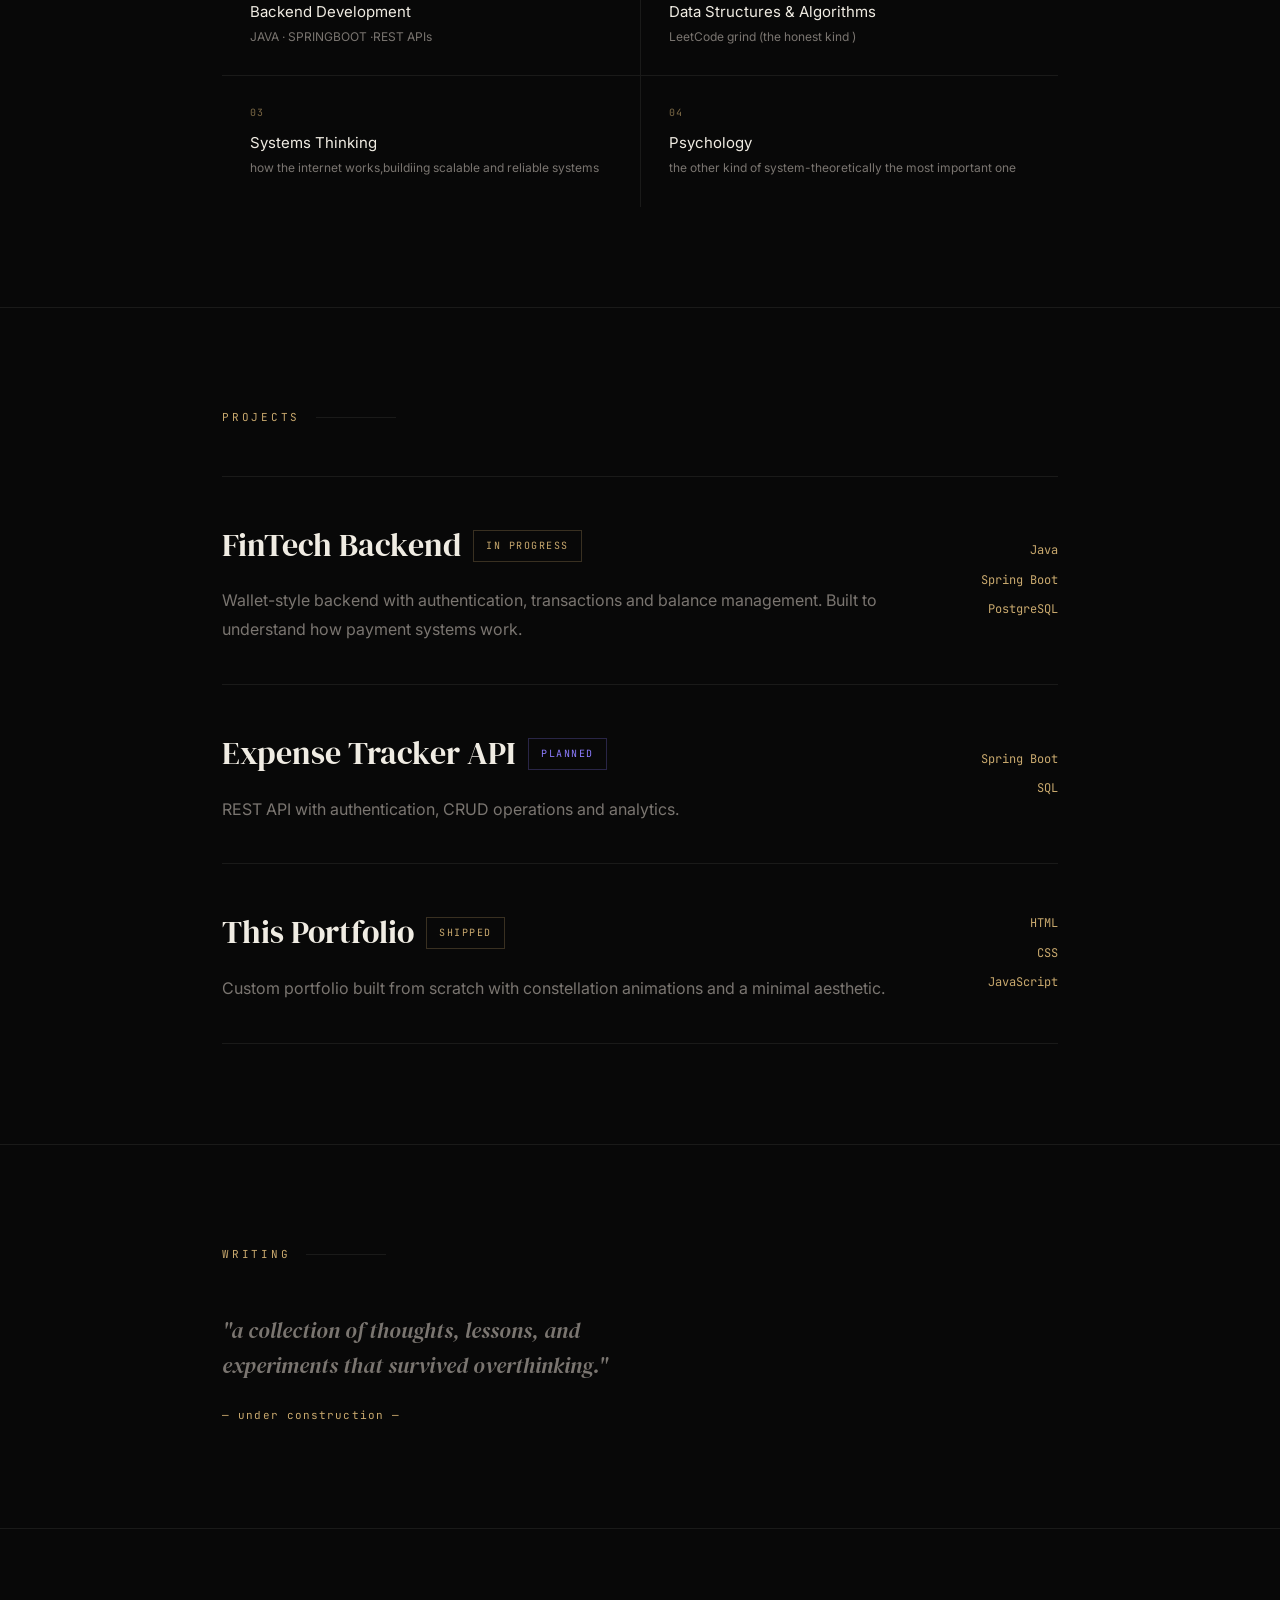
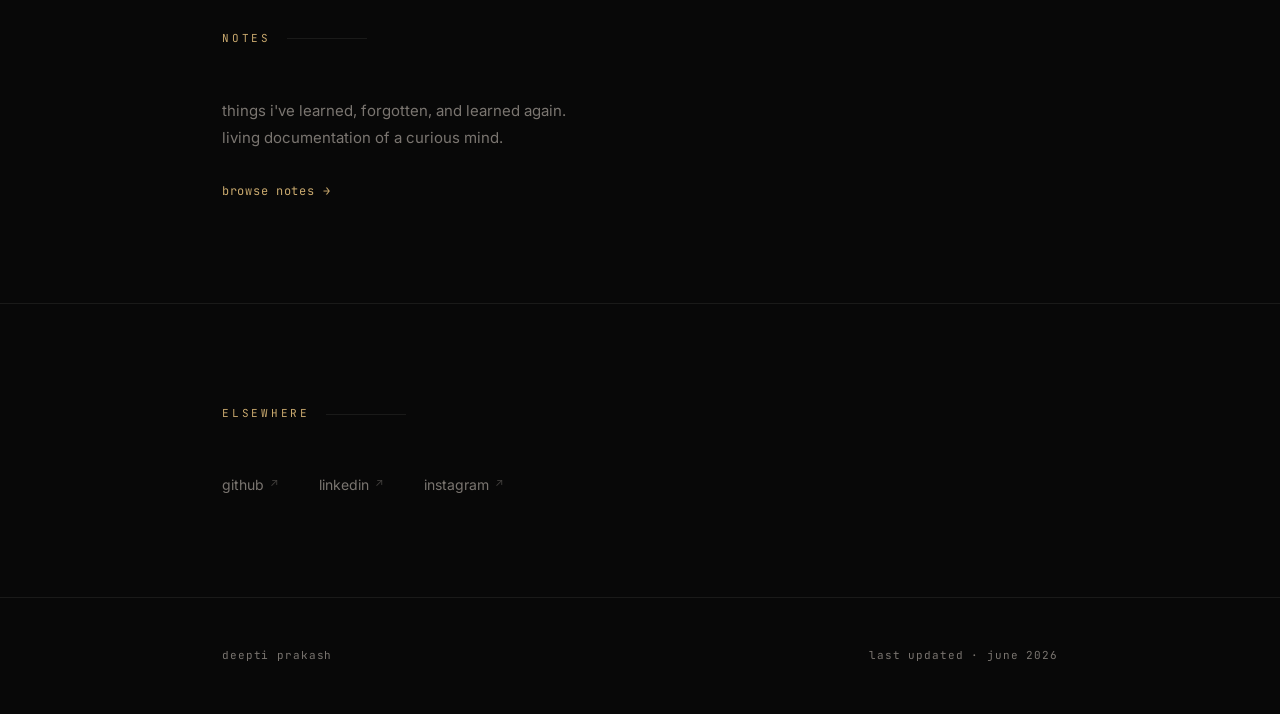
==== commit 0a5daa5d: "project xx" ====
--- a/index.html
+++ b/index.html
@@ -293,6 +293,72 @@
       color: var(--muted);
       margin-top: 4px;
     }
+    /* PROJECTS */
+
+    .project-list {
+      border-top: 1px solid var(--border);
+    }
+
+    .project-item {
+      border-bottom: 1px solid var(--border);
+      padding: 40px 0;
+      display: grid;
+      grid-template-columns: 1fr auto;
+      gap: 40px;
+      align-items: center;
+      transition: all 0.3s ease;
+    }
+
+    .project-item:hover {
+      padding-left: 12px;
+    }
+
+    .project-top {
+      display: flex;
+      align-items: center;
+      gap: 12px;
+      margin-bottom: 12px;
+      flex-wrap: wrap;
+    }
+
+    .project-name {
+      font-family: 'DM Serif Display', serif;
+      font-size: 2rem;
+      color: var(--text);
+    }
+
+    .project-badge {
+      font-family: 'JetBrains Mono', monospace;
+      font-size: 10px;
+      letter-spacing: 0.15em;
+      padding: 6px 12px;
+      border: 1px solid rgba(201,169,110,0.25);
+      color: var(--accent);
+    }
+
+    .project-badge.violet {
+      color: #8d7cff;
+      border-color: rgba(141,124,255,0.25);
+    }
+
+    .project-desc {
+      color: var(--muted);
+      font-size: 16px;
+      line-height: 1.8;
+    }
+
+    .project-stack {
+      display: flex;
+      flex-direction: column;
+      align-items: flex-end;
+      gap: 8px;
+    }
+
+    .stack-tag {
+      font-family: 'JetBrains Mono', monospace;
+      font-size: 12px;
+      color: var(--accent);
+    }
 
     /* Writing */
     .writing-msg {
@@ -415,6 +481,17 @@
     @media (prefers-reduced-motion: reduce) {
       *, *::before, *::after { animation: none !important; transition: none !important; }
       .reveal { opacity: 1; transform: none; }
+    }
+    @media (max-width: 640px) {
+      .project-item {
+        grid-template-columns: 1fr;
+      }
+
+      .project-stack {
+        align-items: flex-start;
+        flex-direction: row;
+        flex-wrap: wrap;
+      }
     }
   </style>
 </head>
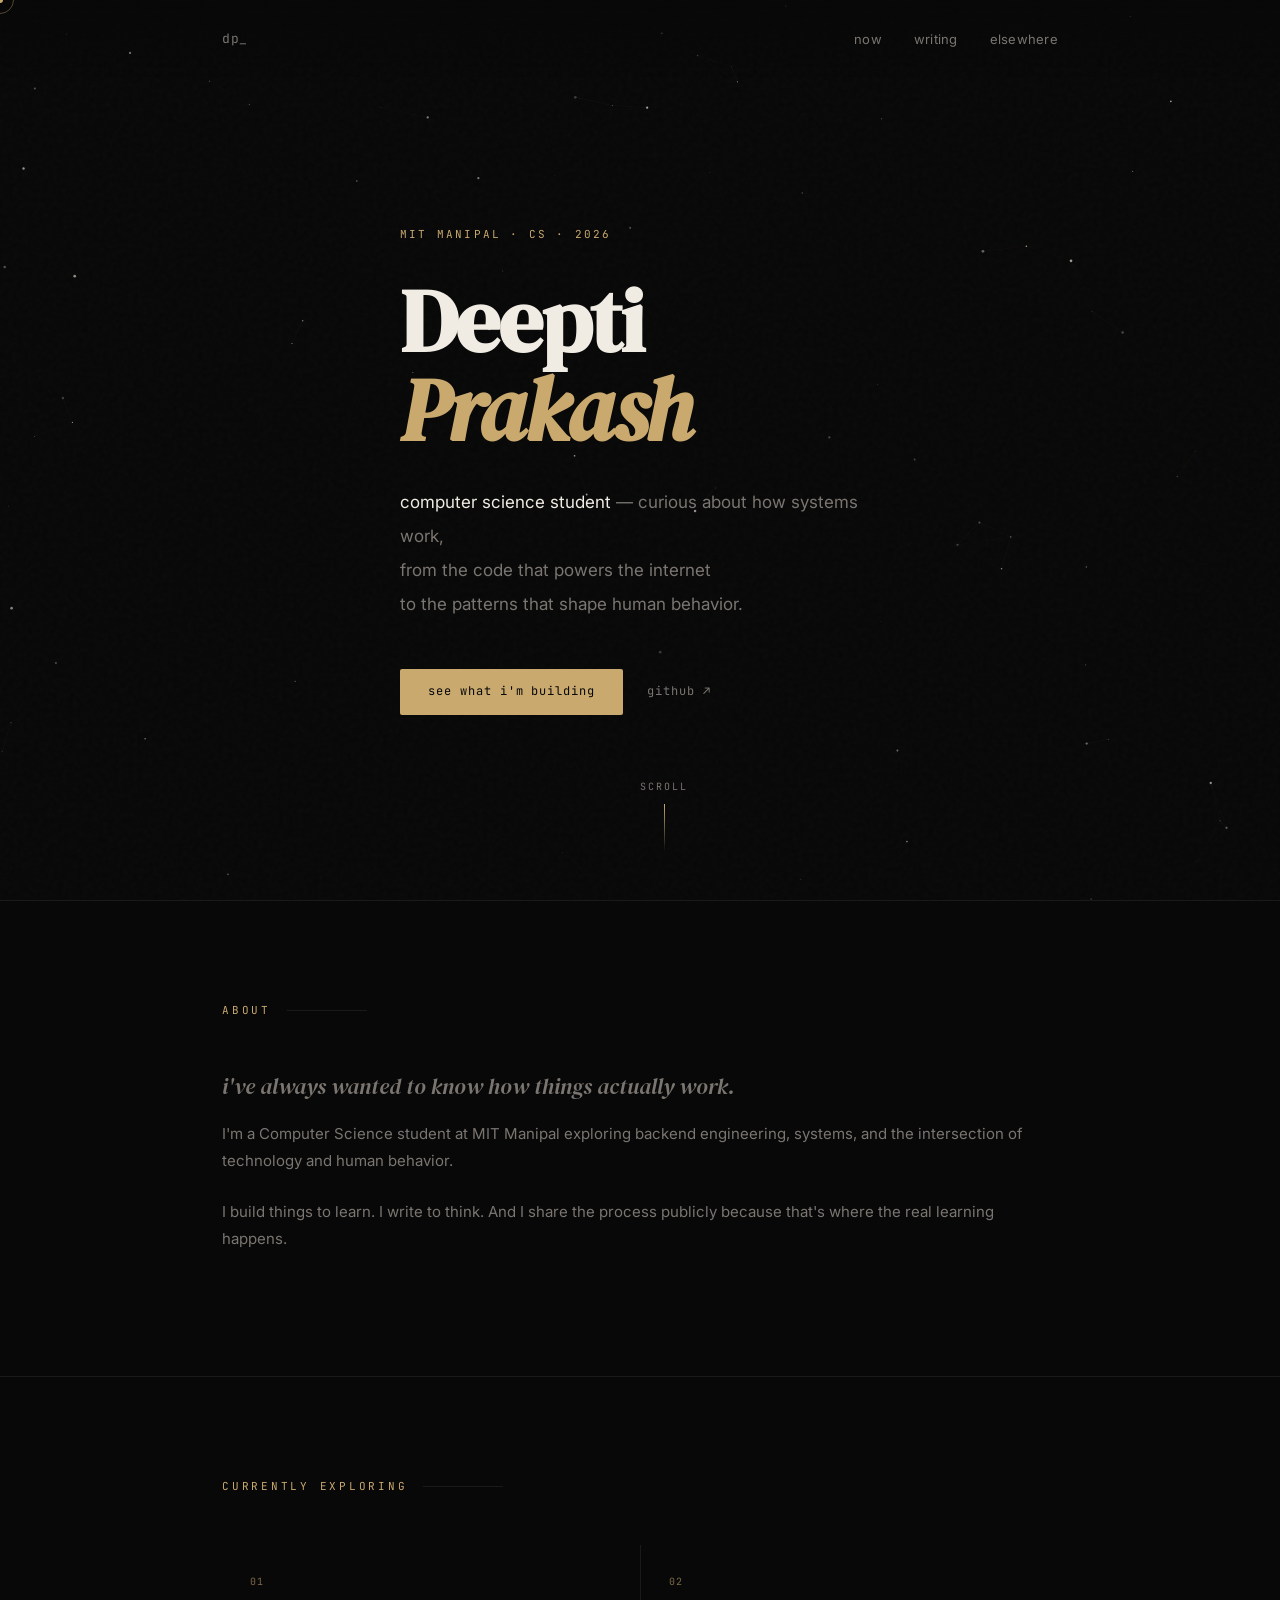
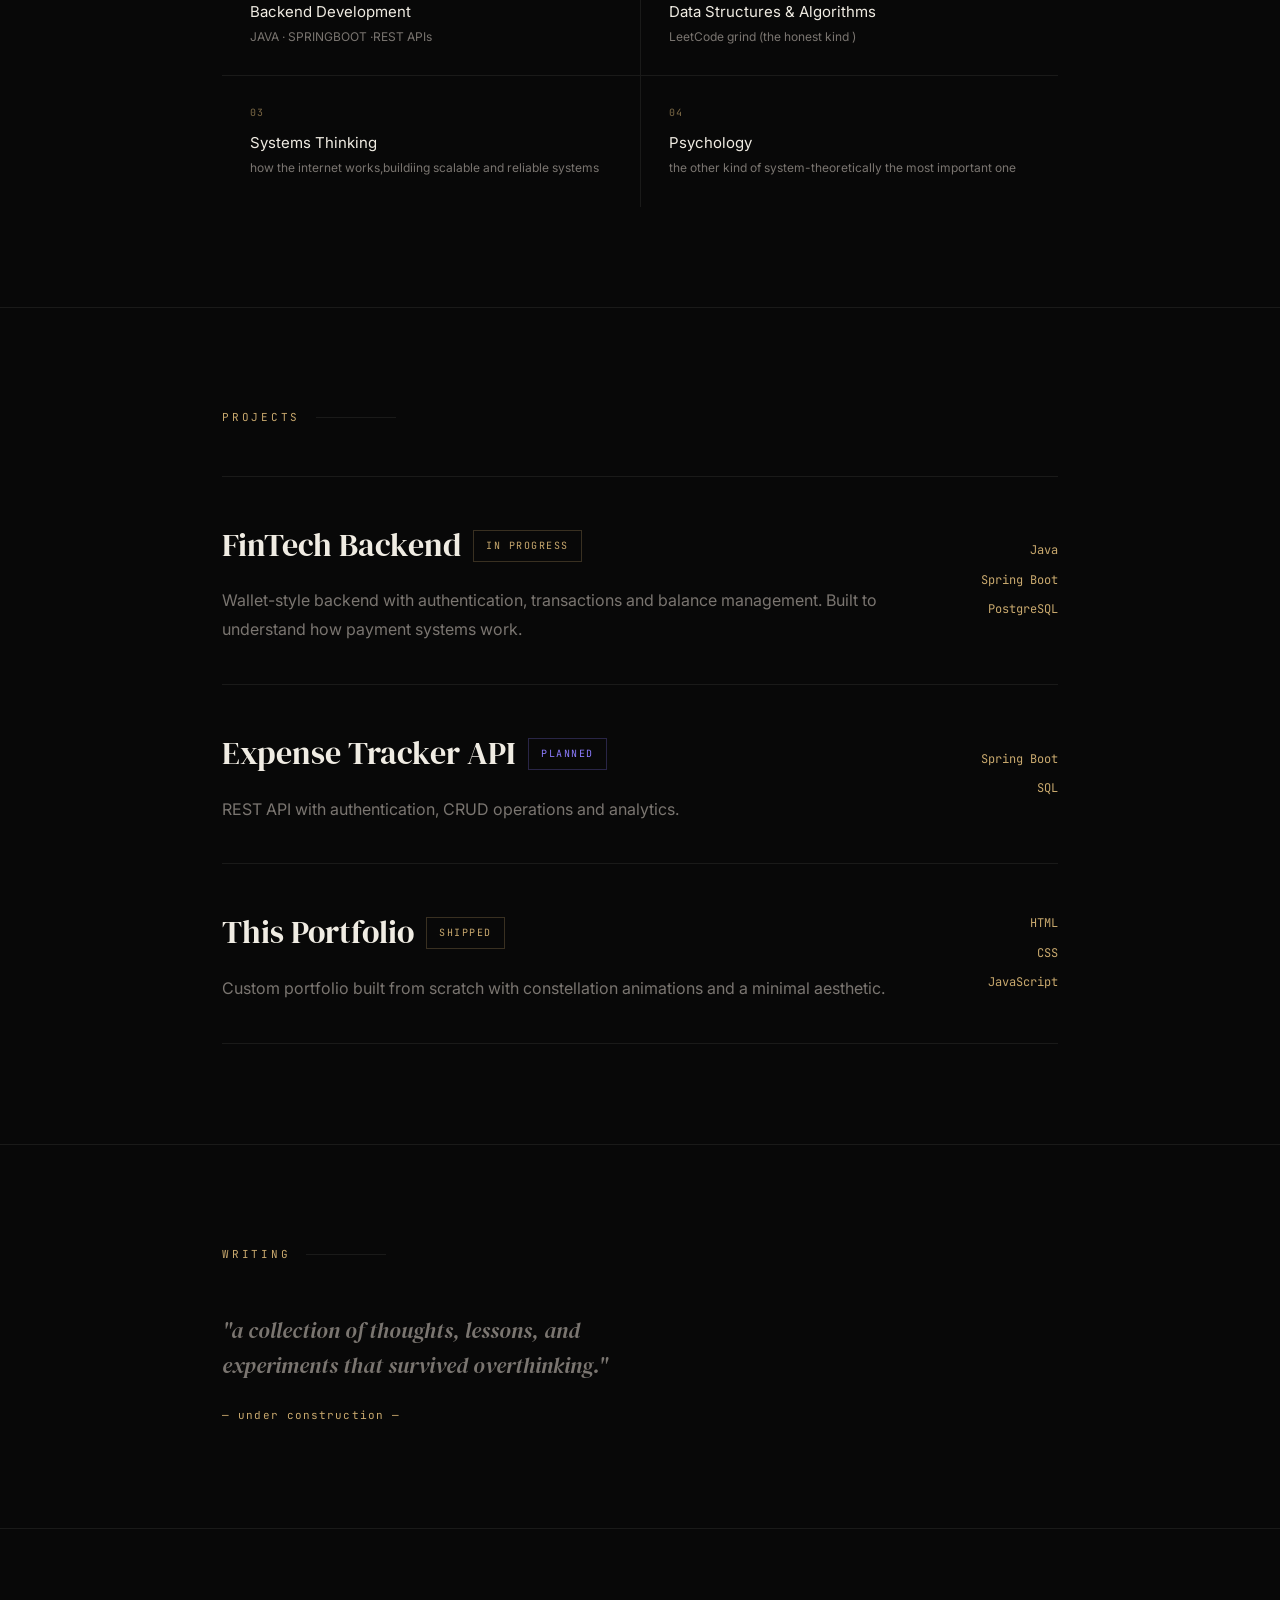
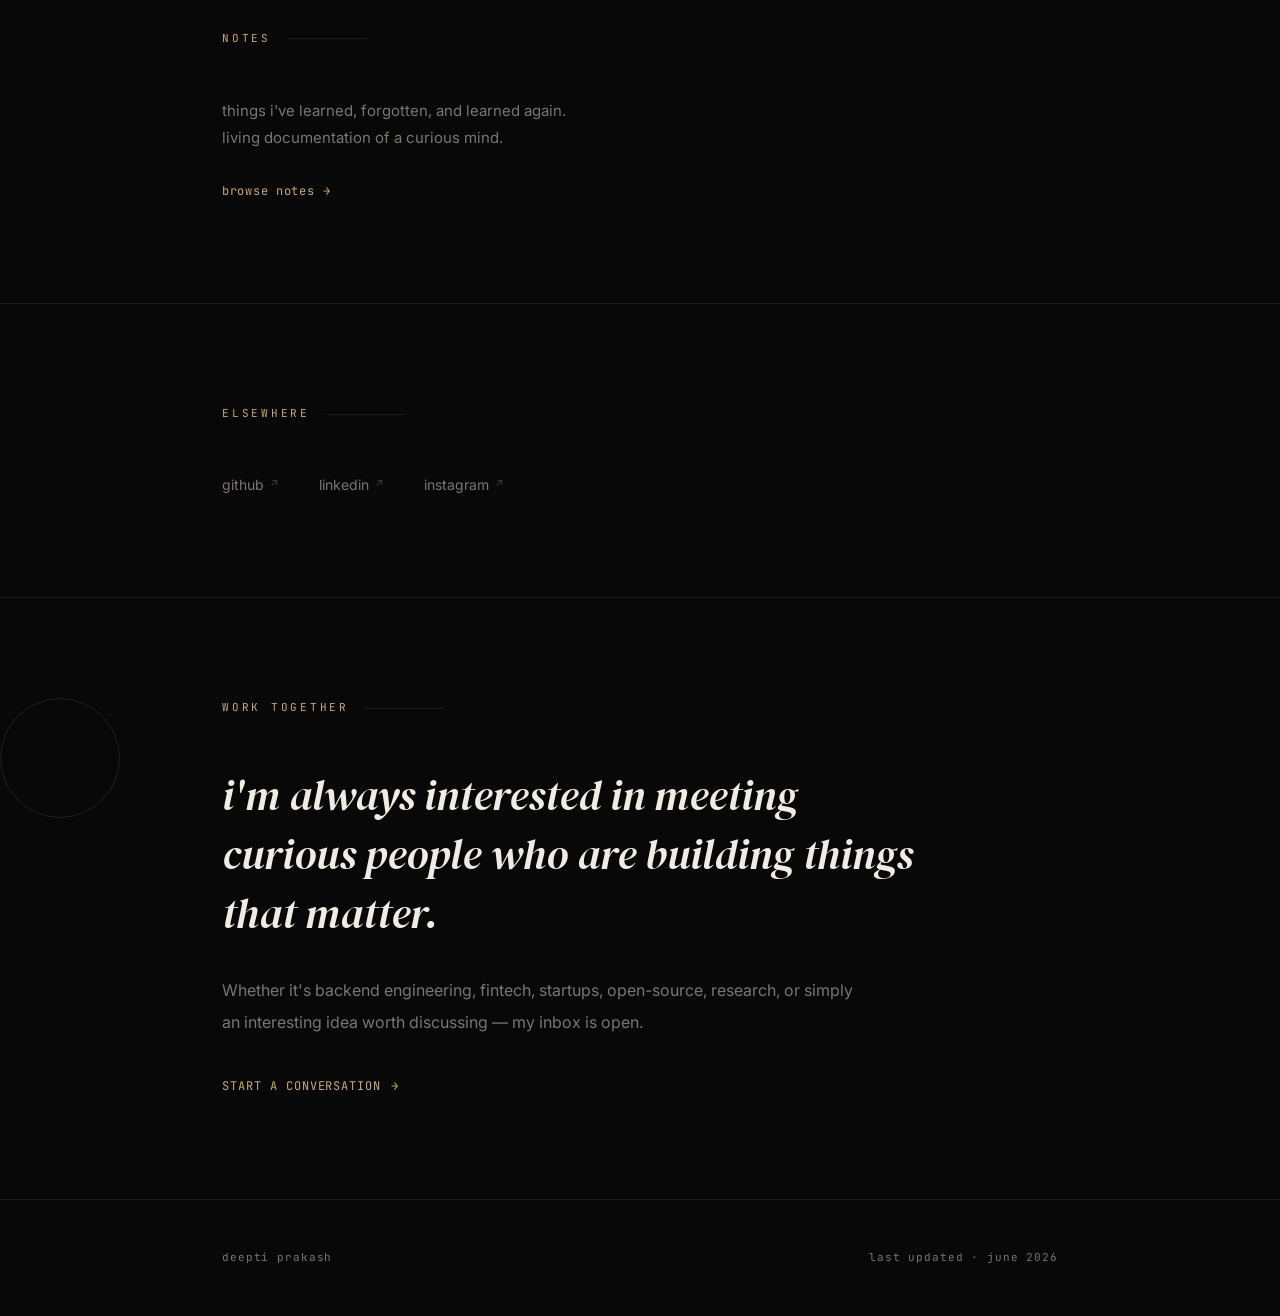
==== commit 7b5d2e1e: "added collaboration" ====
--- a/index.html
+++ b/index.html
@@ -405,7 +405,73 @@
     .link-arrow:hover { gap: 14px; color: var(--accent2); }
     .link-arrow .arr { transition: transform 0.3s; }
     .link-arrow:hover .arr { transform: translateX(4px); }
-
+    /* COLLABORATION */
+
+    #collaboration .writing-msg {
+      max-width: 700px;
+      margin-bottom: 2rem;
+    }
+
+    #collaboration .writing-msg p {
+      font-family: 'DM Serif Display', serif;
+      font-size: clamp(28px, 4vw, 42px);
+      line-height: 1.4;
+      font-style: italic;
+      color: var(--text);
+    }
+
+    #collaboration .notes-text {
+      max-width: 650px;
+    }
+
+    #collaboration .notes-text p {
+      color: var(--muted);
+      font-size: 16px;
+      line-height: 2;
+      margin-bottom: 2rem;
+    }
+
+    #collaboration {
+      position: relative;
+    }
+
+    #collaboration::before {
+      content: '';
+      position: absolute;
+      top: 100px;
+      left: 0;
+      width: 120px;
+      height: 120px;
+      border: 1px solid rgba(201,169,110,0.15);
+      border-radius: 50%;
+      pointer-events: none;
+    }
+
+    #collaboration .link-arrow {
+      font-family: 'JetBrains Mono', monospace;
+      font-size: 12px;
+      letter-spacing: 0.08em;
+      text-transform: uppercase;
+      color: var(--accent);
+      text-decoration: none;
+      display: inline-flex;
+      align-items: center;
+      gap: 10px;
+      transition: all 0.3s ease;
+    }
+
+    #collaboration .link-arrow:hover {
+      color: var(--accent2);
+      gap: 16px;
+    }
+
+    #collaboration .arr {
+      transition: transform 0.3s ease;
+    }
+
+    #collaboration .link-arrow:hover .arr {
+      transform: translateX(6px);
+    }
     /* Elsewhere */
     .social-row {
       display: flex;
@@ -694,6 +760,31 @@
       </div>
     </div>
   </section>
+  <section id="collaboration">
+    <div class="wrap">
+      <div class="section-label">work together</div>
+
+      <div class="writing-msg reveal" style="max-width:700px;">
+        <p>
+          i'm always interested in meeting curious people
+          who are building things that matter.
+        </p>
+      </div>
+
+      <div class="notes-text reveal">
+        <p>
+          Whether it's backend engineering, fintech,
+          startups, open-source, research, or simply an
+          interesting idea worth discussing —
+          my inbox is open.
+        </p>
+
+        <a href="deepswork22@gmail.com" class="link-arrow">
+          start a conversation <span class="arr">→</span>
+        </a>
+      </div>
+    </div>
+  </section>
 </main>
 
 <footer>
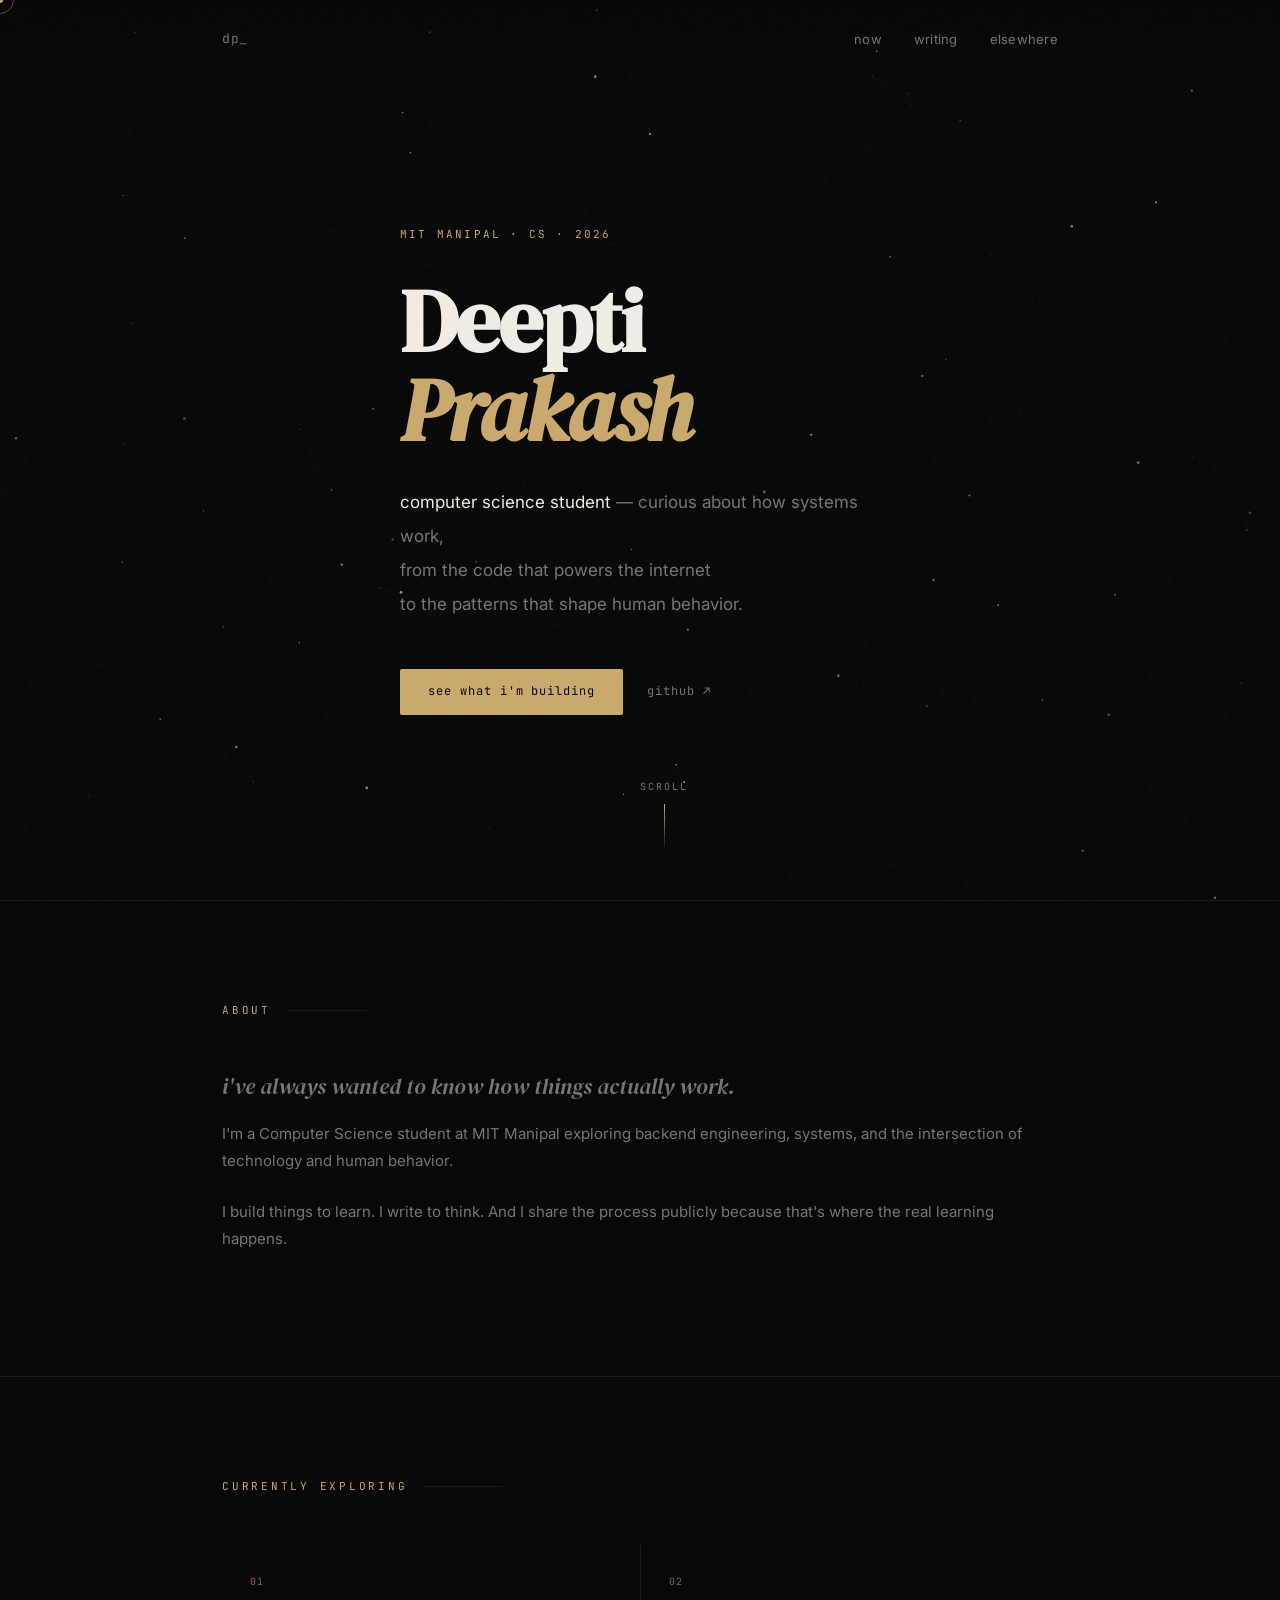
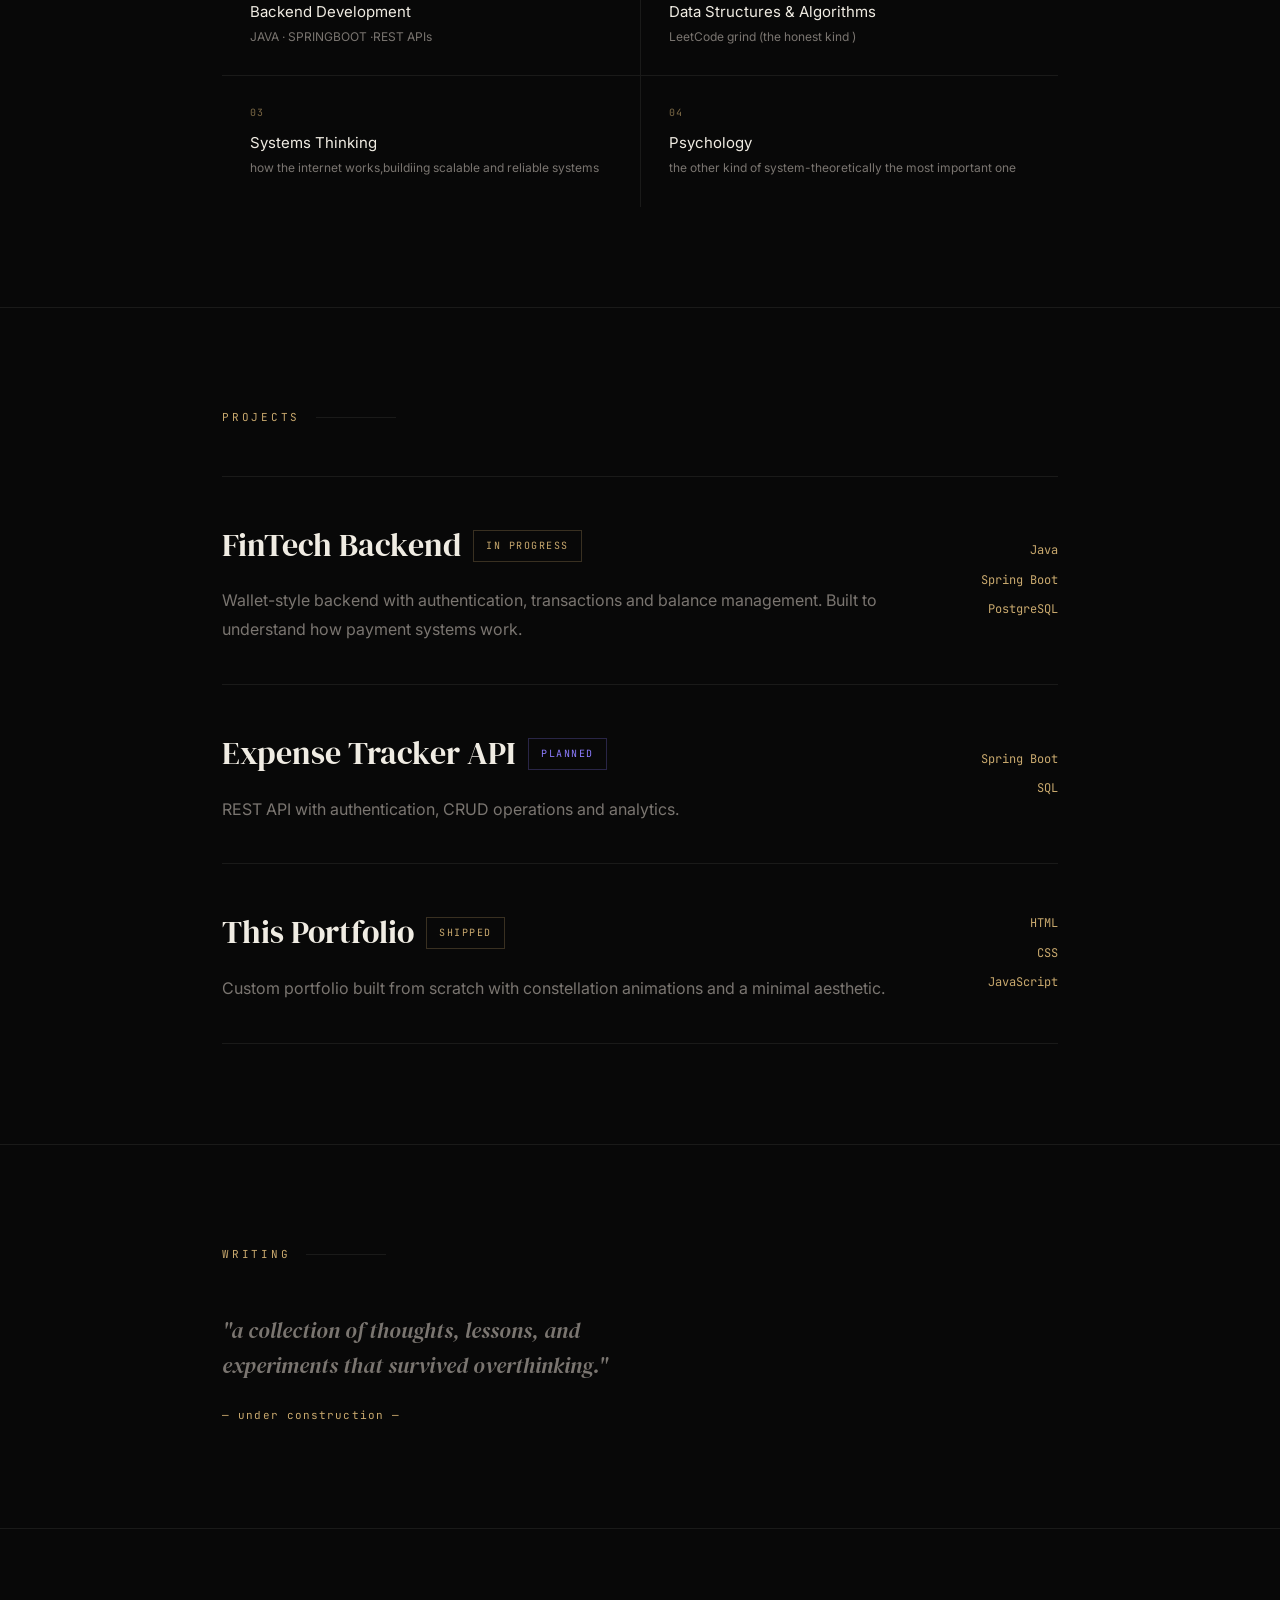
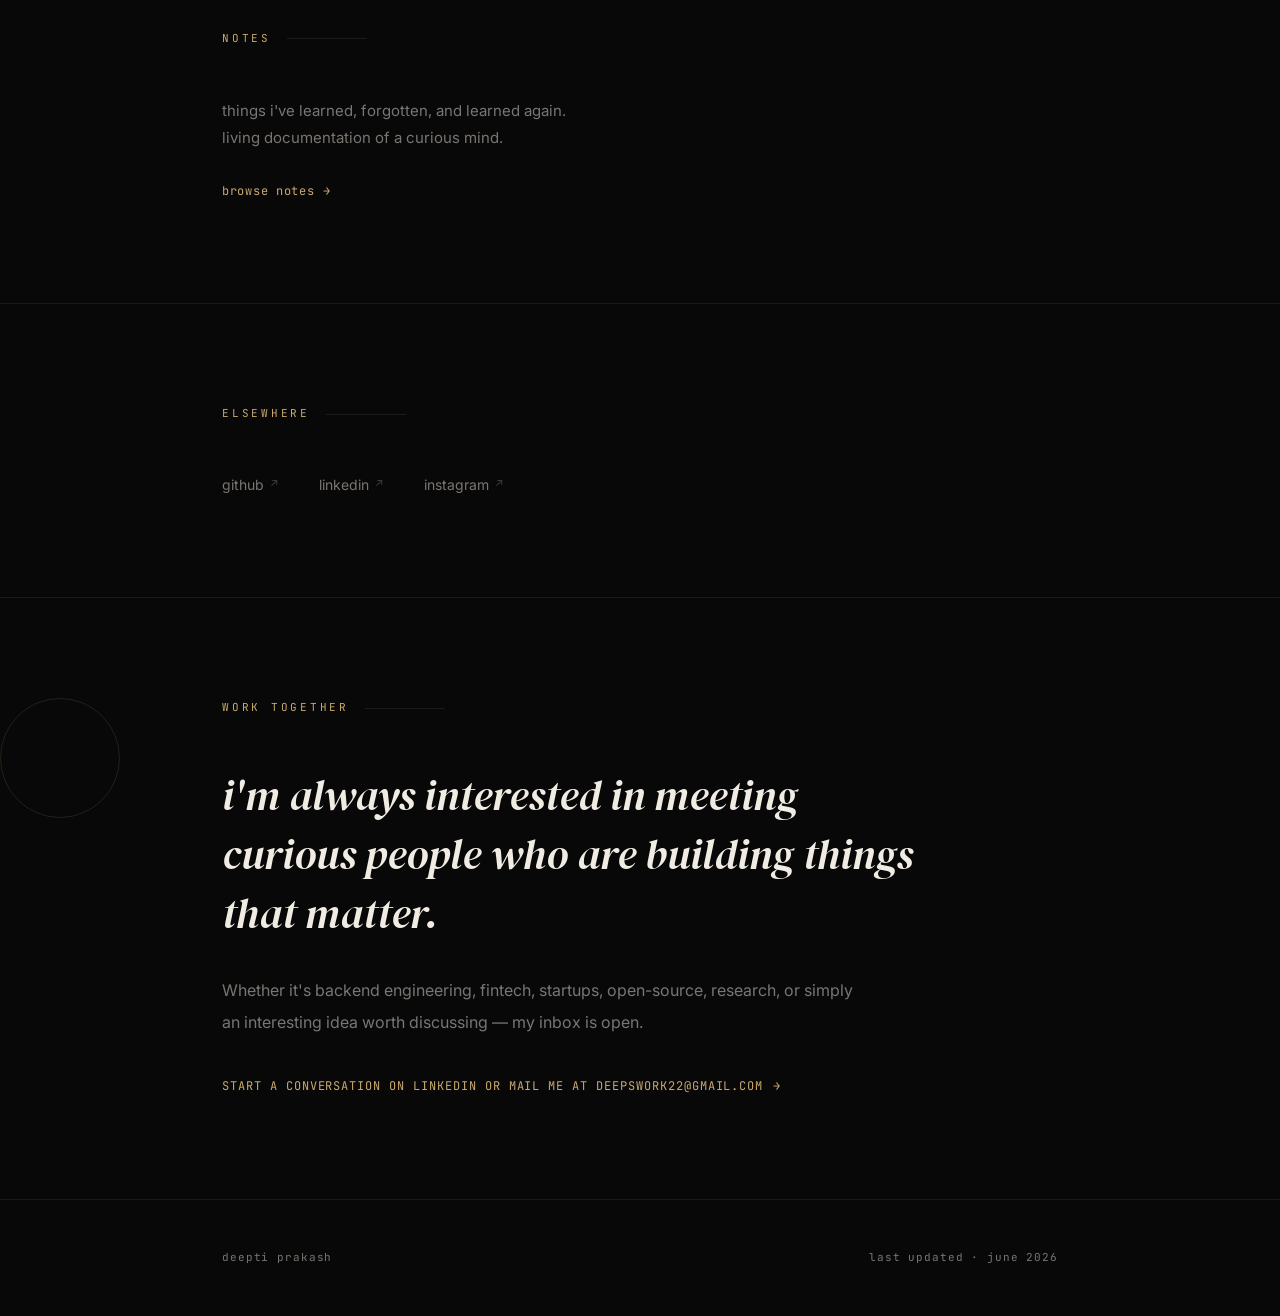
==== commit 209842cc: "updated link" ====
--- a/index.html
+++ b/index.html
@@ -779,8 +779,8 @@
           my inbox is open.
         </p>
 
-        <a href="deepswork22@gmail.com" class="link-arrow">
-          start a conversation <span class="arr">→</span>
+        <a href="https://www.linkedin.com/in/deepti-prakash-797a56262/" class="link-arrow">
+          start a conversation on linkedin or mail me at deepswork22@gmail.com <span class="arr">→</span>
         </a>
       </div>
     </div>
